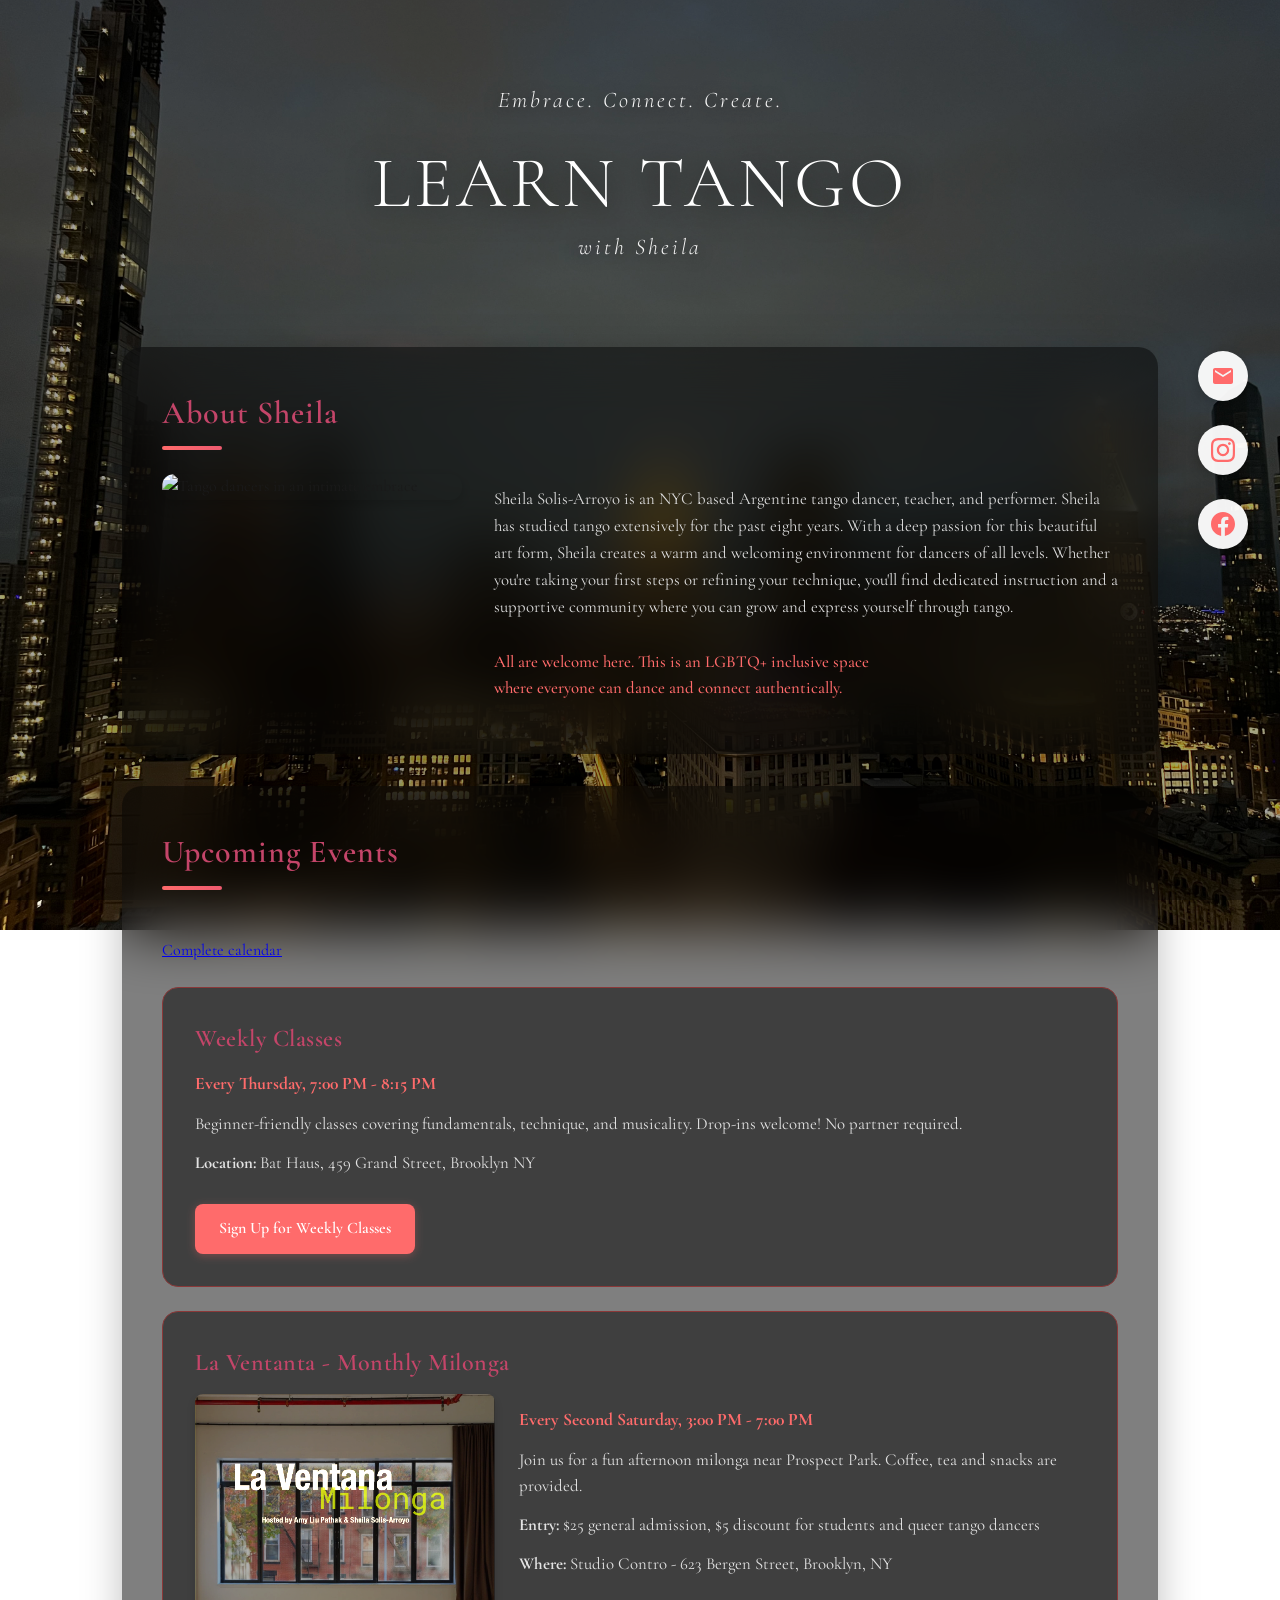
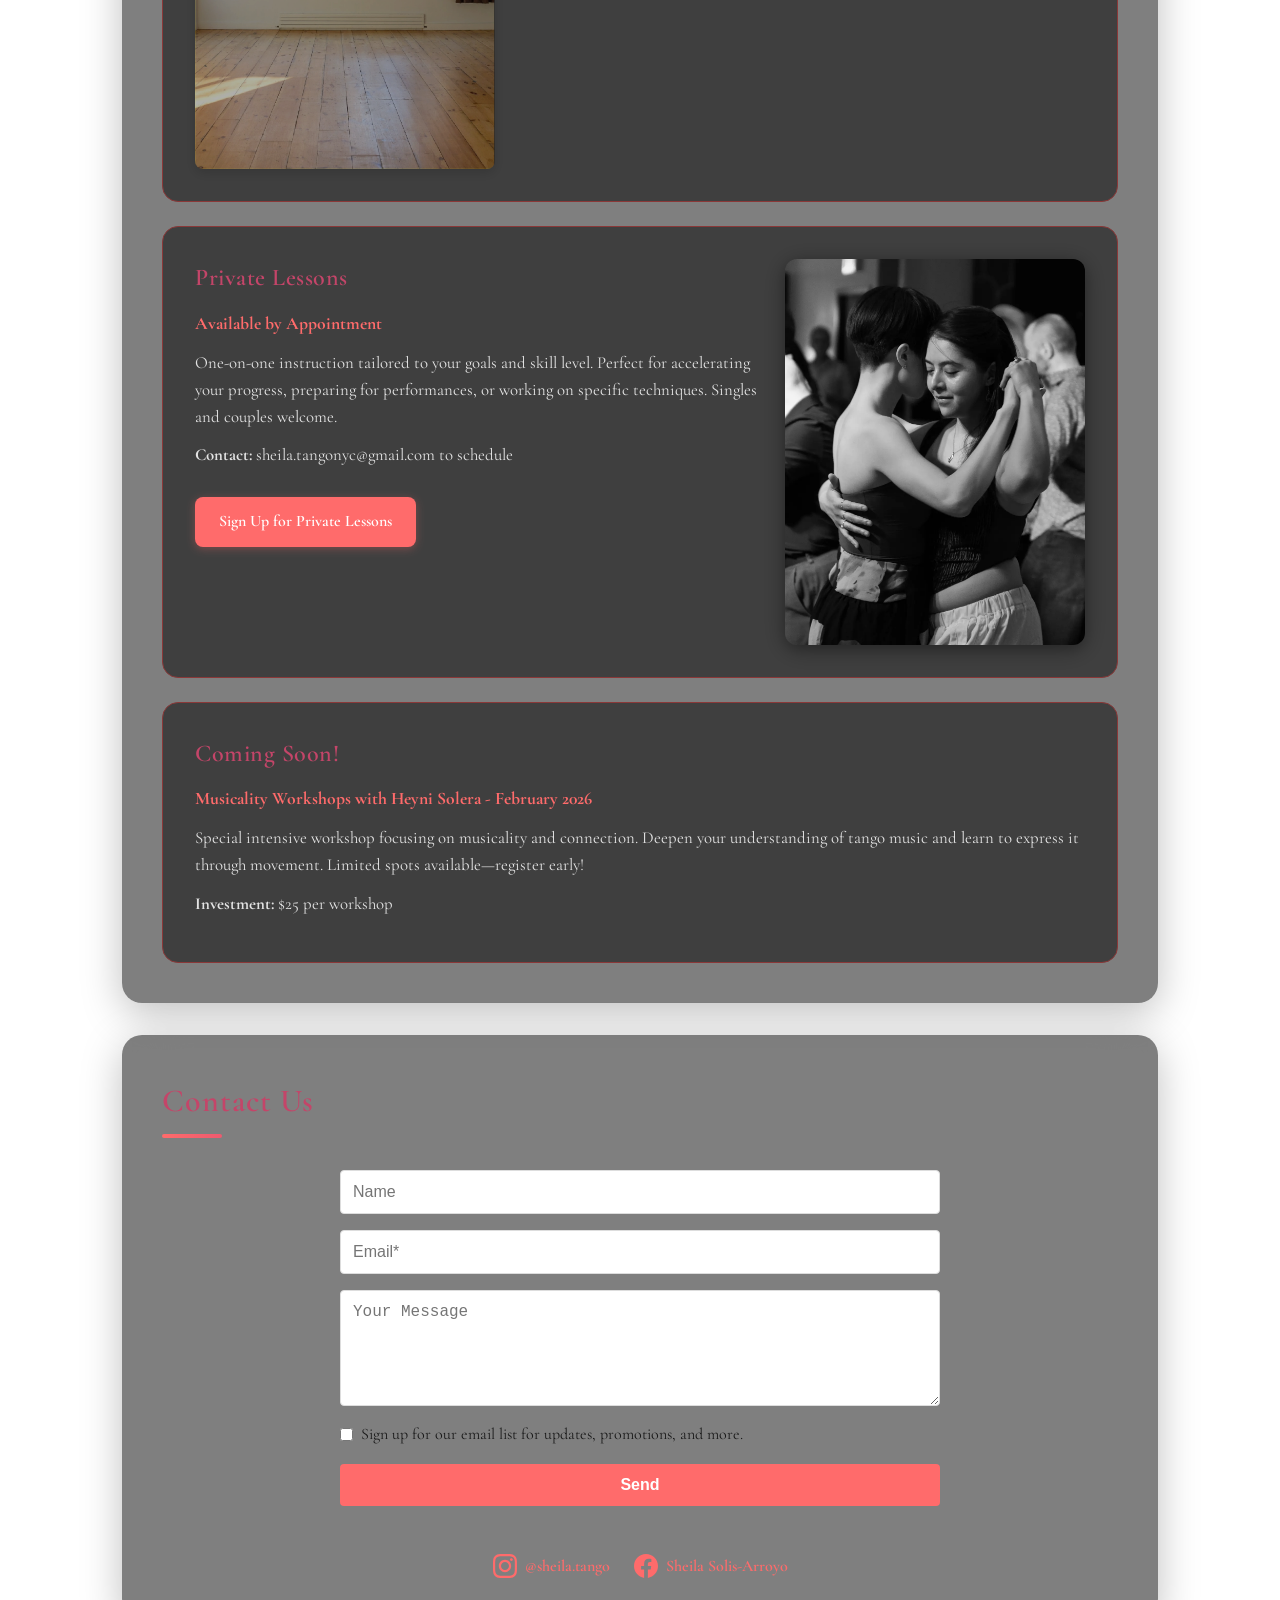
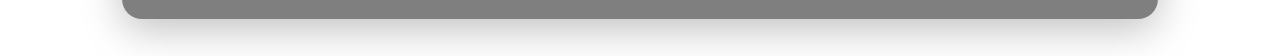
==== index.html @ ac820577 "Merge branch 'main' of github.com:sheilatangonyc-alt/nyctango" ====
<!DOCTYPE html>
<html lang="en">
<head>
    <meta charset="UTF-8">
    <meta name="viewport" content="width=device-width, initial-scale=1.0">
    <title>Learn Argentine Tango</title>
    <link rel="preconnect" href="https://fonts.googleapis.com">
    <link rel="preconnect" href="https://fonts.gstatic.com" crossorigin>
    <link href="https://fonts.googleapis.com/css2?family=Cormorant+Garamond:ital,wght@0,300;0,400;0,600;1,300;1,400&display=swap" rel="stylesheet">
    <style>
        img {
            border-radius: 12px;
            box-shadow: 0 4px 12px rgba(0,0,0,0.15);
            filter: drop-shadow(0 4px 12px rgba(0,0,0,0.35));
        }

        * {
            margin: 0;
            padding: 0;
            box-sizing: border-box;
        }
        
        body {
            font-family: 'Cormorant Garamond', Georgia, serif;
            line-height: 1.6;
            color: #1a1a1a;
            background-image: url('./city.jpg');
            background-size: cover;
            background-position: center;
            background-attachment: fixed;
            background-repeat: no-repeat;
            position: relative;
        }
        
        body::before {
            content: '';
            position: fixed;
            top: 0;
            left: 0;
            right: 0;
            bottom: 0;
            background: rgba(0, 0, 0, 0.35);
            z-index: 0;
            pointer-events: none;
        }
        
        /* Hero section with background image */
        .hero {
            position: relative;
            min-height: 35vh;
            display: flex;
            align-items: center;
            justify-content: center;
            text-align: center;
            padding: 2rem 2rem 0 2rem;
        }
        
        /* Dark overlay */
        .hero::before {
            content: '';
            position: absolute;
            top: 0;
            left: 0;
            right: 0;
            bottom: 0;
            background: transparent;
            z-index: 1;
        }
        
        .hero-content {
            position: relative;
            z-index: 2;
            max-width: 800px;
        }

        .hero-text-group {
            display: flex;
            flex-direction: column;
            gap: 0.5rem;
        }
        
        .hero h1 {
            font-size: 4.5rem;
            margin: 0;
            font-weight: 300;
            letter-spacing: 4px;
            color: #ffffff;
            text-shadow: 0 4px 30px rgba(0, 0, 0, 0.8);
            font-family: 'Cormorant Garamond', Georgia, serif;
            text-transform: uppercase;
        }

        .hero-subtitle {
            font-size: 1.8rem;
            font-weight: 300;
            color: #f5f5f5;
            text-shadow: 0 2px 15px rgba(0, 0, 0, 0.7);
            font-family: 'Cormorant Garamond', Georgia, serif;
            font-style: italic;
            margin: -1.3rem 0 0 0 !important;
        }
        
        .hero p {
            font-weight: 300;
            font-size: 1.4rem;
            color: #f5f5f5;
            text-shadow: 0 2px 15px rgba(0, 0, 0, 0.7);
            letter-spacing: 3px;
            font-family: 'Cormorant Garamond', Georgia, serif;
            font-style: italic;
            margin: 0;
        }

        .container {
            max-width: 1100px;
            margin: 0 auto;
            padding: 2rem;
            position: relative;
            z-index: 1;
            display: flex;
            flex-direction: column;
            gap: 2rem;
        }
        
        section {
            background: rgba(0, 0, 0, 0.5);
            padding: 2.5rem;
            border-radius: 20px;
            box-shadow: 0 10px 40px rgba(0,0,0,0.25);
            -webkit-backdrop-filter: blur(30px);
            backdrop-filter: blur(30px);
        }
        
        h2 {
            color: #c44569;
            margin-bottom: 1.5rem;
            font-size: 2rem;
            font-weight: 600;
            position: relative;
            padding-bottom: 0.75rem;
            letter-spacing: 1px;
        }

        h2::after {
            content: '';
            position: absolute;
            bottom: 0;
            left: 0;
            width: 60px;
            height: 4px;
            background: linear-gradient(90deg, #ff6b6b, #ee5a6f);
            border-radius: 2px;
        }
        
        .about-content {
            display: flex;
            gap: 2rem;
            align-items: flex-start;
        }
        
        .about-image {
            width: 300px;
            height: auto;
            flex-shrink: 0;
        }
        
        .about-text {
            flex: 1;
        }

        p {
            font-size: 1.05rem;
            color: #dcdcdc;
            font-weight: 400;
            margin: 0.75rem 0;
        }
        
        @media (max-width: 768px) {
            .container {
                padding: 1.5rem;
                gap: 1.5rem;
            }

            section {
                padding: 2rem;
            }

            .hero h1 {
                font-size: 2.5rem;
            }
            
            .hero p {
                font-size: 1.1rem;
            }

            .hero-subtitle {
                font-size: 1.3rem;
            }
            
            .about-content {
                flex-direction: column;
            }
            
            .about-image {
                width: 100%;
            }
        }
        
        #events {
            display: flex;
            flex-direction: column;
            gap: 1.5rem;
        }

        .event-card {
            /* background: linear-gradient(135deg, #fec0ff 0%, #ffffff 100%); */
            background: rgba(0, 0, 0, 0.5);

            border: 1px solid #8a3838;
            padding: 2rem;
            border-radius: 16px;
            /* border-left: 5px solid #ff6b6b; */
            /* box-shadow: 0 4px 12px rgba(255, 107, 107, 0.15); */
            transition: transform 0.2s, box-shadow 0.2s;
        }
        
        .event-card h3 {
            color: #c44569;
            margin-bottom: 0.75rem;
            font-size: 1.5rem;
            font-weight: 600;
            letter-spacing: 0.5px;
        }
        
        .event-card p {
            color: #e3e3e3;
        }
        
        .event-card .time {
            font-weight: 700;
            color: #ff6b6b;
            font-size: 1.1rem;
        }


        #contact strong {
            color: #ff6b6b;
        }
        
        /* Fixed social media icons */
        .social-fixed {
            position: fixed;
            right: 2rem;
            top: 50%;
            transform: translateY(-50%);
            display: flex;
            flex-direction: column;
            gap: 1.5rem;
            z-index: 1000;
        }
        
        .social-fixed a {
            display: flex;
            align-items: center;
            justify-content: center;
            width: 50px;
            height: 50px;
            background: rgba(255, 255, 255, 0.95);
            border-radius: 50%;
            color: #ff6b6b;
            text-decoration: none;
            transition: all 0.3s ease;
            box-shadow: 0 4px 12px rgba(0, 0, 0, 0.2);
        }
        
        .social-fixed a:hover {
            transform: scale(1.1);
            background: #ff6b6b;
            color: white;
            box-shadow: 0 6px 20px rgba(255, 107, 107, 0.4);
        }
        
        .social-fixed a svg {
            width: 24px;
            height: 24px;
        }
        
        @media (max-width: 768px) {
            .social-fixed {
                right: 1rem;
                gap: 1rem;
            }
            
            .social-fixed a {
                width: 45px;
                height: 45px;
            }
            
            .social-fixed a svg {
                width: 22px;
                height: 22px;
            }
        }
        
        footer {
            background: rgba(0, 0, 0, 0.85);
            backdrop-filter: blur(10px);
            color: #fff;
            text-align: center;
            padding: 2.5rem;
            margin-top: 2rem;
            border-top: 3px solid #603a6f;
        }

        footer p {
            color: #e0e0e0;
        }
    </style>
</head>
<body>
    <!-- Fixed social media icons -->
    <div class="social-fixed">
        <a href="mailto:sheila.tangonyc@gmail.com" aria-label="Email">
            <svg width="24" height="24" viewBox="0 0 24 24" fill="currentColor">
                <path d="M20 4H4c-1.1 0-1.99.9-1.99 2L2 18c0 1.1.9 2 2 2h16c1.1 0 2-.9 2-2V6c0-1.1-.9-2-2-2zm0 4l-8 5-8-5V6l8 5 8-5v2z"/>
            </svg>
        </a>
        <a href="https://instagram.com/sheila.tango" target="_blank" aria-label="Instagram">
            <svg width="24" height="24" viewBox="0 0 24 24" fill="currentColor">
                <path d="M12 2.163c3.204 0 3.584.012 4.85.07 3.252.148 4.771 1.691 4.919 4.919.058 1.265.069 1.645.069 4.849 0 3.205-.012 3.584-.069 4.849-.149 3.225-1.664 4.771-4.919 4.919-1.266.058-1.644.07-4.85.07-3.204 0-3.584-.012-4.849-.07-3.26-.149-4.771-1.699-4.919-4.92-.058-1.265-.07-1.644-.07-4.849 0-3.204.013-3.583.07-4.849.149-3.227 1.664-4.771 4.919-4.919 1.266-.057 1.645-.069 4.849-.069zm0-2.163c-3.259 0-3.667.014-4.947.072-4.358.2-6.78 2.618-6.98 6.98-.059 1.281-.073 1.689-.073 4.948 0 3.259.014 3.668.072 4.948.2 4.358 2.618 6.78 6.98 6.98 1.281.058 1.689.072 4.948.072 3.259 0 3.668-.014 4.948-.072 4.354-.2 6.782-2.618 6.979-6.98.059-1.28.073-1.689.073-4.948 0-3.259-.014-3.667-.072-4.947-.196-4.354-2.617-6.78-6.979-6.98-1.281-.059-1.69-.073-4.949-.073zm0 5.838c-3.403 0-6.162 2.759-6.162 6.162s2.759 6.163 6.162 6.163 6.162-2.759 6.162-6.163c0-3.403-2.759-6.162-6.162-6.162zm0 10.162c-2.209 0-4-1.79-4-4 0-2.209 1.791-4 4-4s4 1.791 4 4c0 2.21-1.791 4-4 4zm6.406-11.845c-.796 0-1.441.645-1.441 1.44s.645 1.44 1.441 1.44c.795 0 1.439-.645 1.439-1.44s-.644-1.44-1.439-1.44z"/>
            </svg>
        </a>
        <a href="https://facebook.com/profile.php" target="_blank" aria-label="Facebook">
            <svg width="24" height="24" viewBox="0 0 24 24" fill="currentColor">
                <path d="M24 12.073c0-6.627-5.373-12-12-12s-12 5.373-12 12c0 5.99 4.388 10.954 10.125 11.854v-8.385H7.078v-3.47h3.047V9.43c0-3.007 1.792-4.669 4.533-4.669 1.312 0 2.686.235 2.686.235v2.953H15.83c-1.491 0-1.956.925-1.956 1.874v2.25h3.328l-.532 3.47h-2.796v8.385C19.612 23.027 24 18.062 24 12.073z"/>
            </svg>
        </a>
    </div>
    
    <div class="hero">
        <div class="hero-content">
            <div class="hero-text-group">
                <p>Embrace. Connect. Create.</p>
                <h1>Learn Tango</h1>
                <p class="hero-subtitle">with Sheila</p>
            </div>
        </div>
    </div>
    
    <div class="container">
        <section id="about">
            <h2>About Sheila</h2>
            <div class="about-content">
                <img src="./sheilachair.jpg" alt="Tango dancers in an intimate embrace" class="about-image">
                <div class="about-text">
                    <p>Sheila Solis-Arroyo is an NYC based Argentine tango dancer, teacher, and performer. Sheila has studied tango extensively for the past eight years. With a deep passion for this beautiful art form, Sheila creates a warm and welcoming environment for dancers of all levels. Whether you're taking your first steps or refining your technique, you'll find dedicated instruction and a supportive community where you can grow and express yourself through tango.</p>
                    <div style="display: flex; align-items: center; gap: 0.5rem;">
                        <p style="margin-top: 1rem; font-weight: 500; color: #ff6b6b;max-width:375px">All are welcome here. This is an LGBTQ+ inclusive space where everyone can dance and connect authentically.</p>
                        <!-- <img src="./icons8-lgbt-48.png"/> -->
                    </div>
                </div>
            </div>
        </section>
        
        <!-- <section id="what-is-tango">
            <h2>What is Tango?</h2>
            <div style="display: flex; gap: 2rem; align-items: flex-start; flex-wrap: wrap;">
            <img src="./amy.JPG" alt="Tango dancers" style="width: min(300px, 100%); height: auto;">
                <div style="flex: 1; min-width: 300px;">
                    <p>Tango is a passionate partner dance that originated in the late 19th century along the border between Argentina and Uruguay. It's characterized by close embrace, improvisation, and the profound connection between partners. A milonga is a social tango dance event where dancers gather to share the floor, typically featuring tandas (sets of songs) separated by cortinas (short musical breaks). It's more than just dancing—it's a conversation without words, an embrace that tells a story.</p>
                </div>
            </div>
        </section> -->
        
        <section id="events">
            <h2>Upcoming Events</h2> <a href="google/calendar">Complete calendar</a>
            
            <div class="event-card">
                <h3>Weekly Classes</h3>
                <p class="time">Every Thursday, 7:00 PM - 8:15 PM</p>
                <p>Beginner-friendly classes covering fundamentals, technique, and musicality. Drop-ins welcome! No partner required.</p>
                <p><strong>Location:</strong> Bat Haus, 459 Grand Street, Brooklyn NY</p>
                <a href="https://forms.google.com/your-form-link" target="_blank" style="display: inline-block; margin-top: 1rem; padding: 0.75rem 1.5rem; background: #ff6b6b; color: white; text-decoration: none; border-radius: 8px; font-weight: 600; transition: all 0.3s ease; box-shadow: 0 2px 8px rgba(255, 107, 107, 0.3);">Sign Up for Weekly Classes</a>
            </div>
            
            <div class="event-card">
                <h3>La Ventanta - Monthly Milonga</h3>
                <div style="display: flex; gap: 1.5rem; align-items: flex-start; flex-wrap: wrap;">
                    <img src="./laventana.png" alt="La Ventana Milonga" style="width: min(300px, 100%); height: auto; border-radius: 8px; object-fit: cover; filter: brightness(1.3);">
                    <div style="flex: 1; min-width: 250px;">
                        <p class="time"> Every Second Saturday, 3:00 PM - 7:00 PM</p>
                        <p>Join us for a fun afternoon milonga near Prospect Park. Coffee, tea and snacks are provided.</p>
                        <p><strong>Entry:</strong> $25 general admission, $5 discount for students and queer tango dancers</p>
                        <p><strong>Where:</strong> Studio Contro - 623 Bergen Street, Brooklyn, NY</p>
                    </div>
                </div>
            </div>

            <div class="event-card">
                <div style="display: flex; gap: 1.5rem; align-items: flex-start;">
                <div>
                    <h3>Private Lessons</h3>
                    <p class="time">Available by Appointment</p>
                    <p>One-on-one instruction tailored to your goals and skill level. Perfect for accelerating your progress, preparing for performances, or working on specific techniques. Singles and couples welcome.</p>
                    <p><strong>Contact:</strong> sheila.tangonyc@gmail.com to schedule</p>
                    <a href="mailto:sheila.tangonyc@gmail.com?subject=Private Lesson Inquiry" style="display: inline-block; margin-top: 1rem; padding: 0.75rem 1.5rem; background: #ff6b6b; color: white; text-decoration: none; border-radius: 8px; font-weight: 600; transition: all 0.3s ease; box-shadow: 0 2px 8px rgba(255, 107, 107, 0.3);">Sign Up for Private Lessons</a>
                </div>
                <img src="./amy.JPG" alt="Tango dancers" style="width: min(300px, 100%); height: auto;">
                </div>
            </div>
            
            <div class="event-card">
                <h3>Coming Soon!</h3>
                <p class="time">Musicality Workshops with Heyni Solera - February 2026</p>
                <p>Special intensive workshop focusing on musicality and connection. Deepen your understanding of tango music and learn to express it through movement. Limited spots available—register early!</p>
                <p><strong>Investment:</strong> $25 per workshop</p>
            </div>
        </section>
        
<section id="contact">
    <h2>Contact Us</h2>
    
    <form id="contactForm" style="max-width: 600px; margin: 2rem auto;">
        <div style="display: flex; flex-direction: column; gap: 1rem;">
            <input 
                type="text" 
                name="name" 
                placeholder="Name" 
                required
                style="padding: 12px; border: 1px solid #ddd; border-radius: 4px; font-size: 16px;"
            >
            
            <input 
                type="email" 
                name="email" 
                placeholder="Email*" 
                required
                style="padding: 12px; border: 1px solid #ddd; border-radius: 4px; font-size: 16px;"
            >
            
            <textarea 
                name="message" 
                placeholder="Your Message" 
                rows="5"
                required
                style="padding: 12px; border: 1px solid #ddd; border-radius: 4px; font-size: 16px; resize: vertical;"
            ></textarea>
            
            <label style="display: flex; align-items: center; gap: 0.5rem; text-align: left;">
                <input type="checkbox" name="subscribe">
                <span>Sign up for our email list for updates, promotions, and more.</span>
            </label>
            
            <button 
                type="submit"
                style="padding: 12px 30px; background-color: #ff6b6b; color: white; border: none; border-radius: 4px; cursor: pointer; font-size: 16px; font-weight: 600; transition: background-color 0.3s;"
                onmouseover="this.style.backgroundColor='#ff5252'"
                onmouseout="this.style.backgroundColor='#ff6b6b'"
            >
                Send
            </button>
        </div>
    </form>
    
    <div style="margin-top: 3rem;">
        <div style="display: flex; gap: 1.5rem; align-items: center; margin-top: 1.5rem; flex-wrap: wrap; justify-content: center;">
            <a href="https://instagram.com/sheila.tango" target="_blank" style="display: flex; align-items: center; gap: 0.5rem; text-decoration: none; color: #ff6b6b; font-weight: 600; transition: transform 0.2s;">
                <svg width="24" height="24" viewBox="0 0 24 24" fill="currentColor">
                    <path d="M12 2.163c3.204 0 3.584.012 4.85.07 3.252.148 4.771 1.691 4.919 4.919.058 1.265.069 1.645.069 4.849 0 3.205-.012 3.584-.069 4.849-.149 3.225-1.664 4.771-4.919 4.919-1.266.058-1.644.07-4.85.07-3.204 0-3.584-.012-4.849-.07-3.26-.149-4.771-1.699-4.919-4.92-.058-1.265-.07-1.644-.07-4.849 0-3.204.013-3.583.07-4.849.149-3.227 1.664-4.771 4.919-4.919 1.266-.057 1.645-.069 4.849-.069zm0-2.163c-3.259 0-3.667.014-4.947.072-4.358.2-6.78 2.618-6.98 6.98-.059 1.281-.073 1.689-.073 4.948 0 3.259.014 3.668.072 4.948.2 4.358 2.618 6.78 6.98 6.98 1.281.058 1.689.072 4.948.072 3.259 0 3.668-.014 4.948-.072 4.354-.2 6.782-2.618 6.979-6.98.059-1.28.073-1.689.073-4.948 0-3.259-.014-3.667-.072-4.947-.196-4.354-2.617-6.78-6.979-6.98-1.281-.059-1.69-.073-4.949-.073zm0 5.838c-3.403 0-6.162 2.759-6.162 6.162s2.759 6.163 6.162 6.163 6.162-2.759 6.162-6.163c0-3.403-2.759-6.162-6.162-6.162zm0 10.162c-2.209 0-4-1.79-4-4 0-2.209 1.791-4 4-4s4 1.791 4 4c0 2.21-1.791 4-4 4zm6.406-11.845c-.796 0-1.441.645-1.441 1.44s.645 1.44 1.441 1.44c.795 0 1.439-.645 1.439-1.44s-.644-1.44-1.439-1.44z"/>
                </svg>
                @sheila.tango
            </a>
            <a href="https://facebook.com/profile.php" target="_blank" style="display: flex; align-items: center; gap: 0.5rem; text-decoration: none; color: #ff6b6b; font-weight: 600; transition: transform 0.2s;">
                <svg width="24" height="24" viewBox="0 0 24 24" fill="currentColor">
                    <path d="M24 12.073c0-6.627-5.373-12-12-12s-12 5.373-12 12c0 5.99 4.388 10.954 10.125 11.854v-8.385H7.078v-3.47h3.047V9.43c0-3.007 1.792-4.669 4.533-4.669 1.312 0 2.686.235 2.686.235v2.953H15.83c-1.491 0-1.956.925-1.956 1.874v2.25h3.328l-.532 3.47h-2.796v8.385C19.612 23.027 24 18.062 24 12.073z"/>
                </svg>
                Sheila Solis-Arroyo
            </a>
        </div>
    </div>
</section>
    </div>
    
    <!-- <footer>
        <p>&copy; 2025 Learn Argentine Tango. All rights reserved.</p>
        <p>Follow us on social media for updates and videos!</p>
    </footer> -->
</body>
</html>
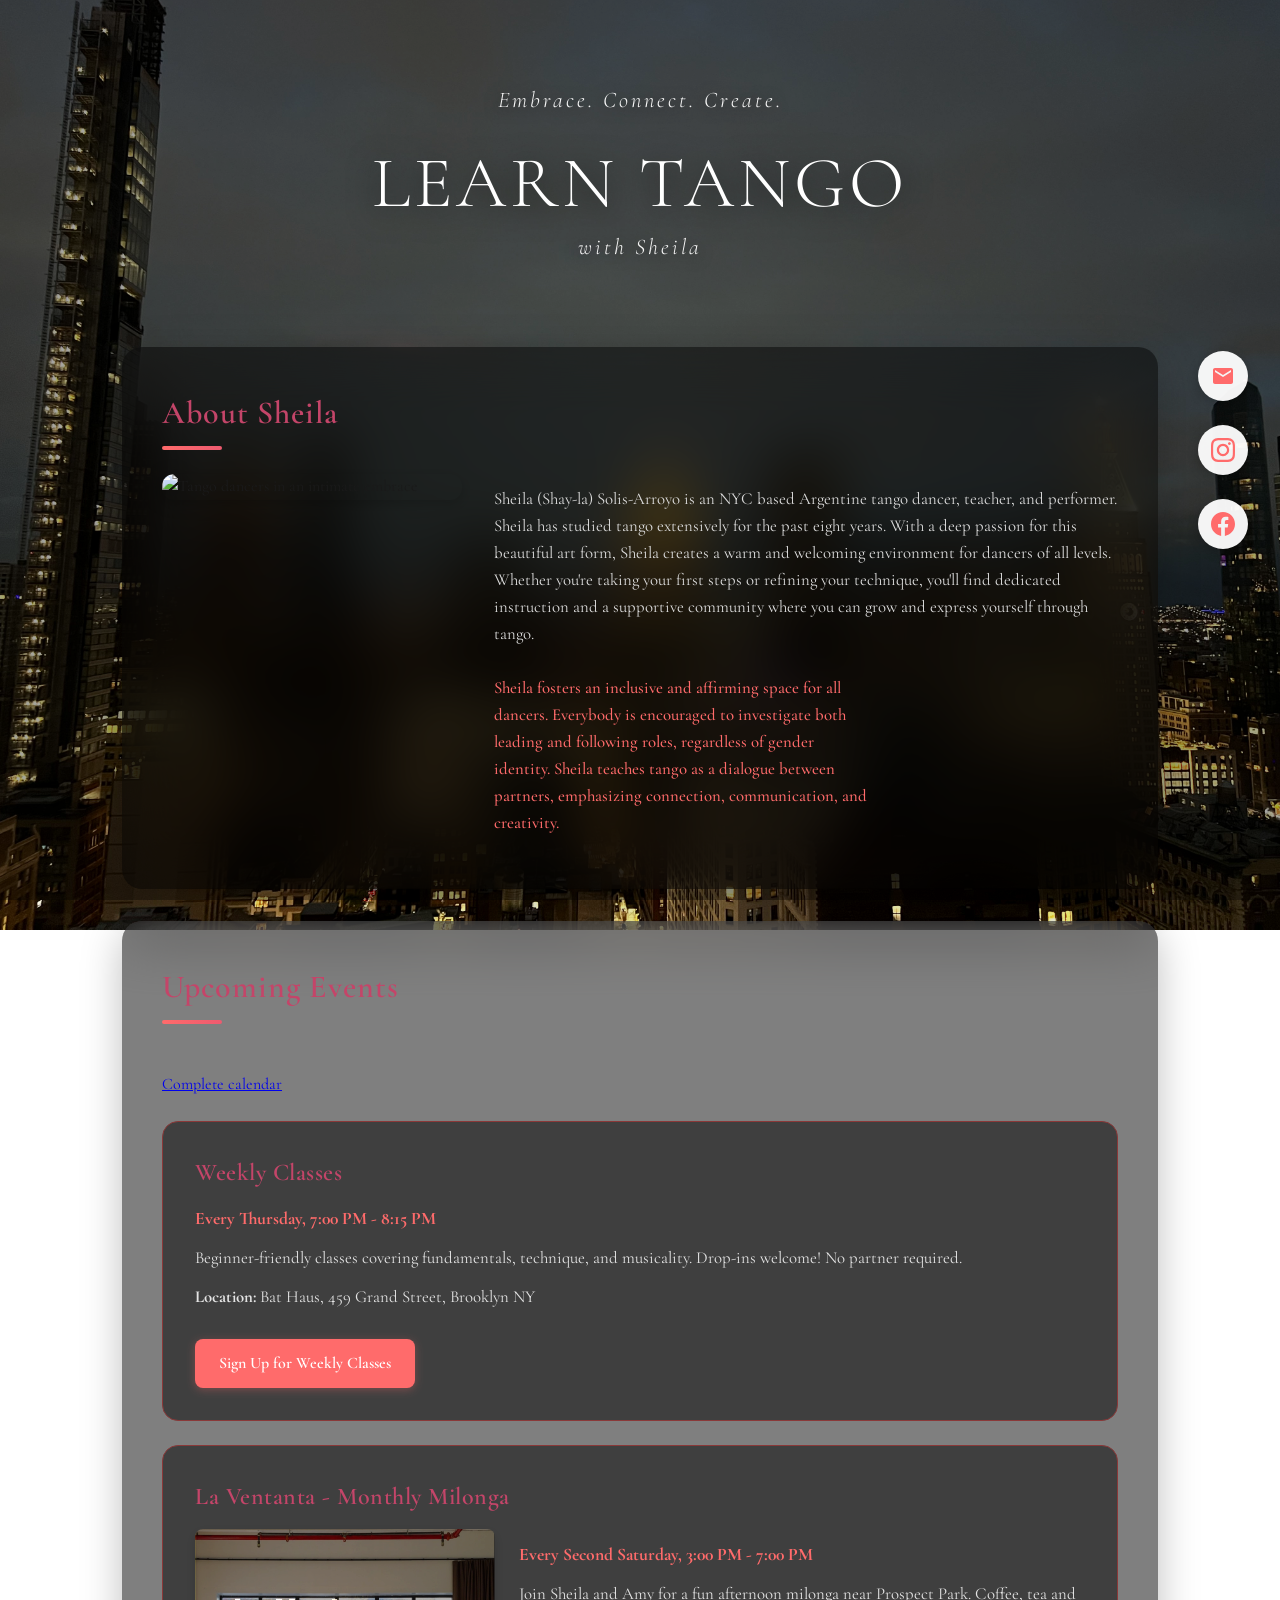
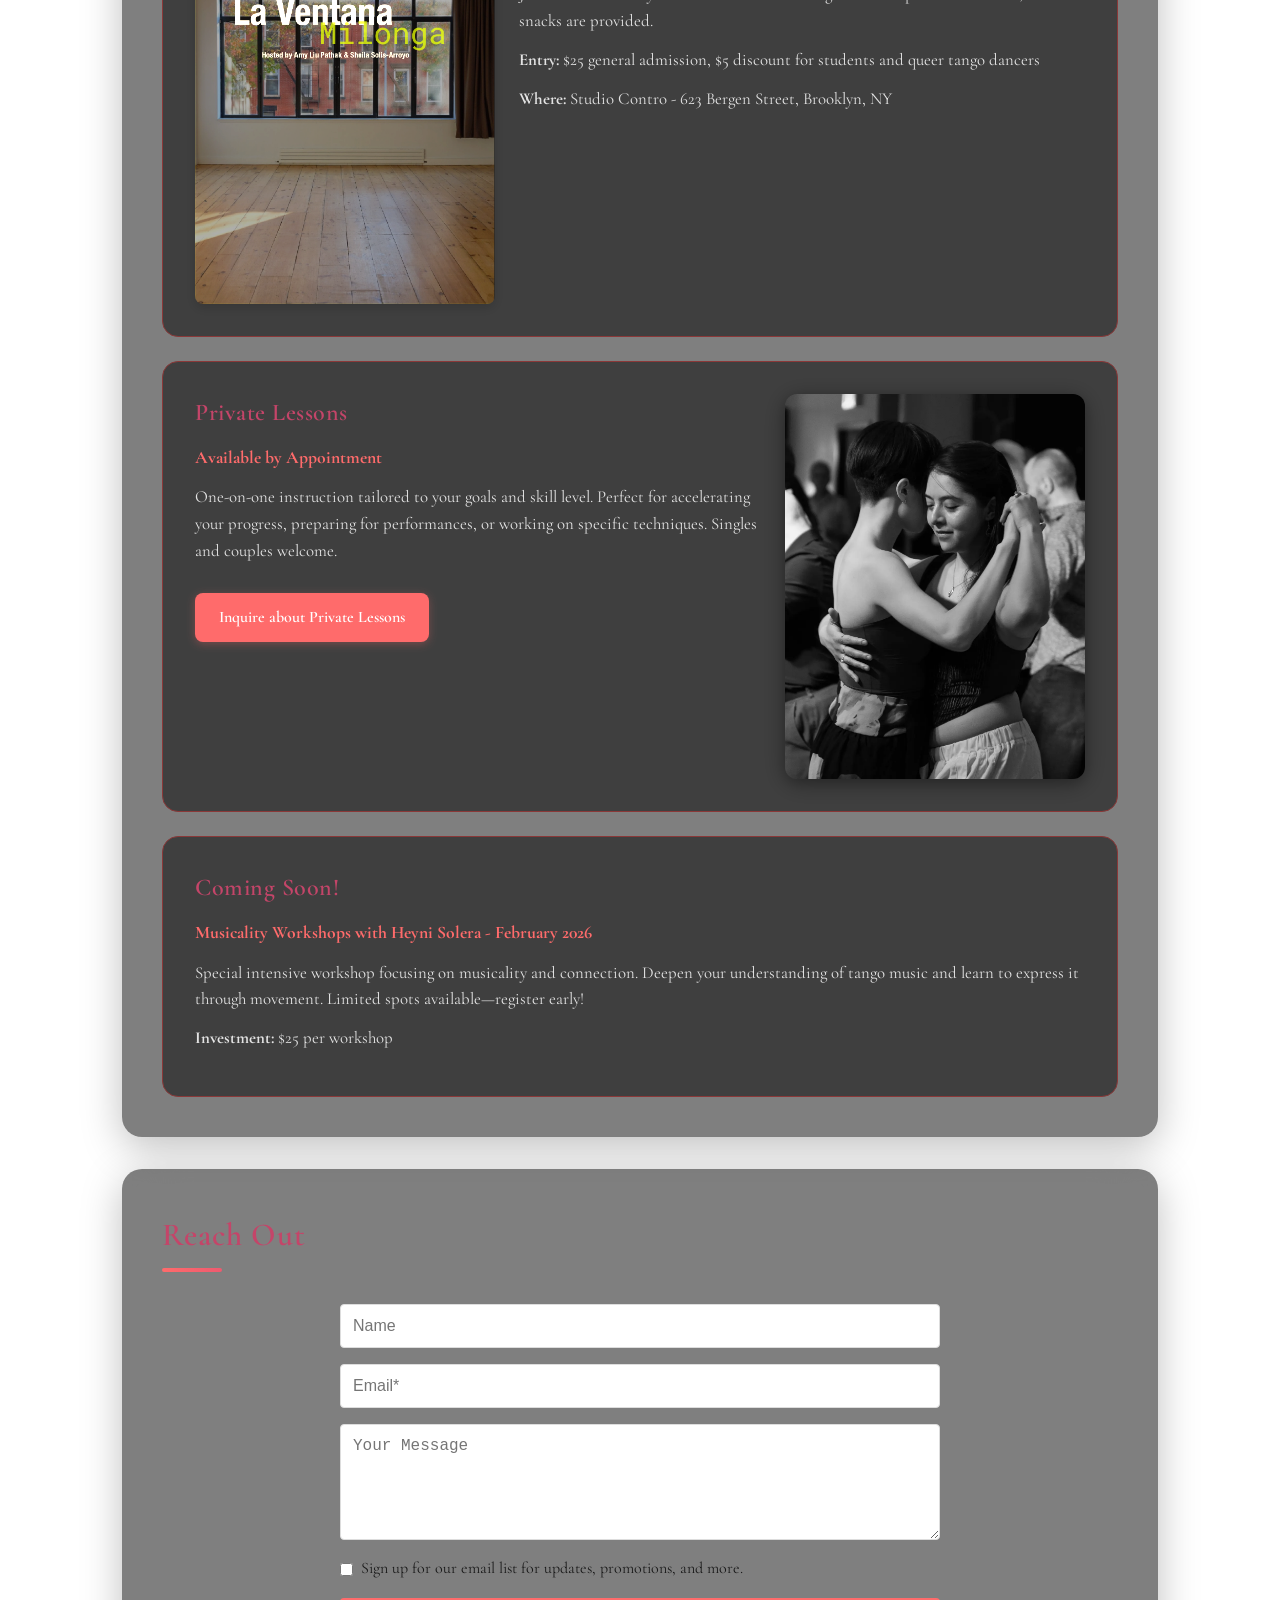
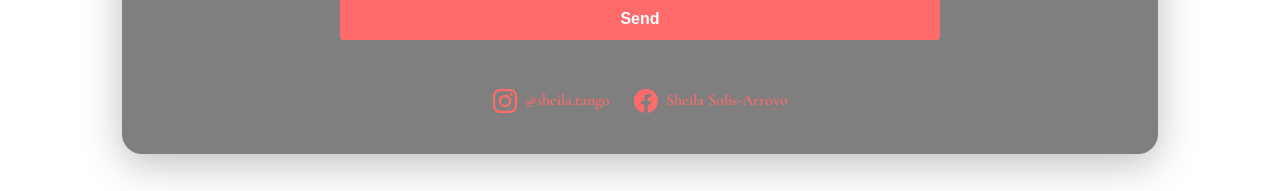
==== commit 3880faf6: "minor copy changes and links" ====
--- a/index.html
+++ b/index.html
@@ -353,9 +353,9 @@
             <div class="about-content">
                 <img src="./sheilachair.jpg" alt="Tango dancers in an intimate embrace" class="about-image">
                 <div class="about-text">
-                    <p>Sheila Solis-Arroyo is an NYC based Argentine tango dancer, teacher, and performer. Sheila has studied tango extensively for the past eight years. With a deep passion for this beautiful art form, Sheila creates a warm and welcoming environment for dancers of all levels. Whether you're taking your first steps or refining your technique, you'll find dedicated instruction and a supportive community where you can grow and express yourself through tango.</p>
+                    <p>Sheila (Shay-la) Solis-Arroyo is an NYC based Argentine tango dancer, teacher, and performer. Sheila has studied tango extensively for the past eight years. With a deep passion for this beautiful art form, Sheila creates a warm and welcoming environment for dancers of all levels. Whether you're taking your first steps or refining your technique, you'll find dedicated instruction and a supportive community where you can grow and express yourself through tango.</p>
                     <div style="display: flex; align-items: center; gap: 0.5rem;">
-                        <p style="margin-top: 1rem; font-weight: 500; color: #ff6b6b;max-width:375px">All are welcome here. This is an LGBTQ+ inclusive space where everyone can dance and connect authentically.</p>
+                        <p style="margin-top: 1rem; font-weight: 500; color: #ff6b6b;max-width:375px">Sheila fosters an inclusive and affirming space for all dancers. Everybody is encouraged to investigate both leading and following roles, regardless of gender identity. Sheila teaches tango as a dialogue between partners, emphasizing connection, communication, and creativity.</p>
                         <!-- <img src="./icons8-lgbt-48.png"/> -->
                     </div>
                 </div>
@@ -373,14 +373,14 @@
         </section> -->
         
         <section id="events">
-            <h2>Upcoming Events</h2> <a href="google/calendar">Complete calendar</a>
+            <h2>Upcoming Events</h2> <a href="https://calendar.google.com/calendar/u/1?cid=NTFmMjkyODNkYzkzYTliZGVlMTRlZmU4NDZiZDI5NTEzZmJlMjU0NmI1M2Q4MWY1YTc5OTUzYTcxNTJkMjQxZkBncm91cC5jYWxlbmRhci5nb29nbGUuY29t">Complete calendar</a>
             
             <div class="event-card">
                 <h3>Weekly Classes</h3>
                 <p class="time">Every Thursday, 7:00 PM - 8:15 PM</p>
                 <p>Beginner-friendly classes covering fundamentals, technique, and musicality. Drop-ins welcome! No partner required.</p>
                 <p><strong>Location:</strong> Bat Haus, 459 Grand Street, Brooklyn NY</p>
-                <a href="https://forms.google.com/your-form-link" target="_blank" style="display: inline-block; margin-top: 1rem; padding: 0.75rem 1.5rem; background: #ff6b6b; color: white; text-decoration: none; border-radius: 8px; font-weight: 600; transition: all 0.3s ease; box-shadow: 0 2px 8px rgba(255, 107, 107, 0.3);">Sign Up for Weekly Classes</a>
+                <a href="https://forms.gle/4dm8vUpt6jNHmqJi6" target="_blank" style="display: inline-block; margin-top: 1rem; padding: 0.75rem 1.5rem; background: #ff6b6b; color: white; text-decoration: none; border-radius: 8px; font-weight: 600; transition: all 0.3s ease; box-shadow: 0 2px 8px rgba(255, 107, 107, 0.3);">Sign Up for Weekly Classes</a>
             </div>
             
             <div class="event-card">
@@ -389,7 +389,7 @@
                     <img src="./laventana.png" alt="La Ventana Milonga" style="width: min(300px, 100%); height: auto; border-radius: 8px; object-fit: cover; filter: brightness(1.3);">
                     <div style="flex: 1; min-width: 250px;">
                         <p class="time"> Every Second Saturday, 3:00 PM - 7:00 PM</p>
-                        <p>Join us for a fun afternoon milonga near Prospect Park. Coffee, tea and snacks are provided.</p>
+                        <p>Join Sheila and Amy for a fun afternoon milonga near Prospect Park. Coffee, tea and snacks are provided.</p>
                         <p><strong>Entry:</strong> $25 general admission, $5 discount for students and queer tango dancers</p>
                         <p><strong>Where:</strong> Studio Contro - 623 Bergen Street, Brooklyn, NY</p>
                     </div>
@@ -402,8 +402,7 @@
                     <h3>Private Lessons</h3>
                     <p class="time">Available by Appointment</p>
                     <p>One-on-one instruction tailored to your goals and skill level. Perfect for accelerating your progress, preparing for performances, or working on specific techniques. Singles and couples welcome.</p>
-                    <p><strong>Contact:</strong> sheila.tangonyc@gmail.com to schedule</p>
-                    <a href="mailto:sheila.tangonyc@gmail.com?subject=Private Lesson Inquiry" style="display: inline-block; margin-top: 1rem; padding: 0.75rem 1.5rem; background: #ff6b6b; color: white; text-decoration: none; border-radius: 8px; font-weight: 600; transition: all 0.3s ease; box-shadow: 0 2px 8px rgba(255, 107, 107, 0.3);">Sign Up for Private Lessons</a>
+                    <a href="https://forms.gle/1RU5EfwveS5rUGadA" target="_blank" style="display: inline-block; margin-top: 1rem; padding: 0.75rem 1.5rem; background: #ff6b6b; color: white; text-decoration: none; border-radius: 8px; font-weight: 600; transition: all 0.3s ease; box-shadow: 0 2px 8px rgba(255, 107, 107, 0.3);">Inquire about Private Lessons</a>
                 </div>
                 <img src="./amy.JPG" alt="Tango dancers" style="width: min(300px, 100%); height: auto;">
                 </div>
@@ -418,7 +417,7 @@
         </section>
         
 <section id="contact">
-    <h2>Contact Us</h2>
+    <h2>Reach Out</h2>
     
     <form id="contactForm" style="max-width: 600px; margin: 2rem auto;">
         <div style="display: flex; flex-direction: column; gap: 1rem;">
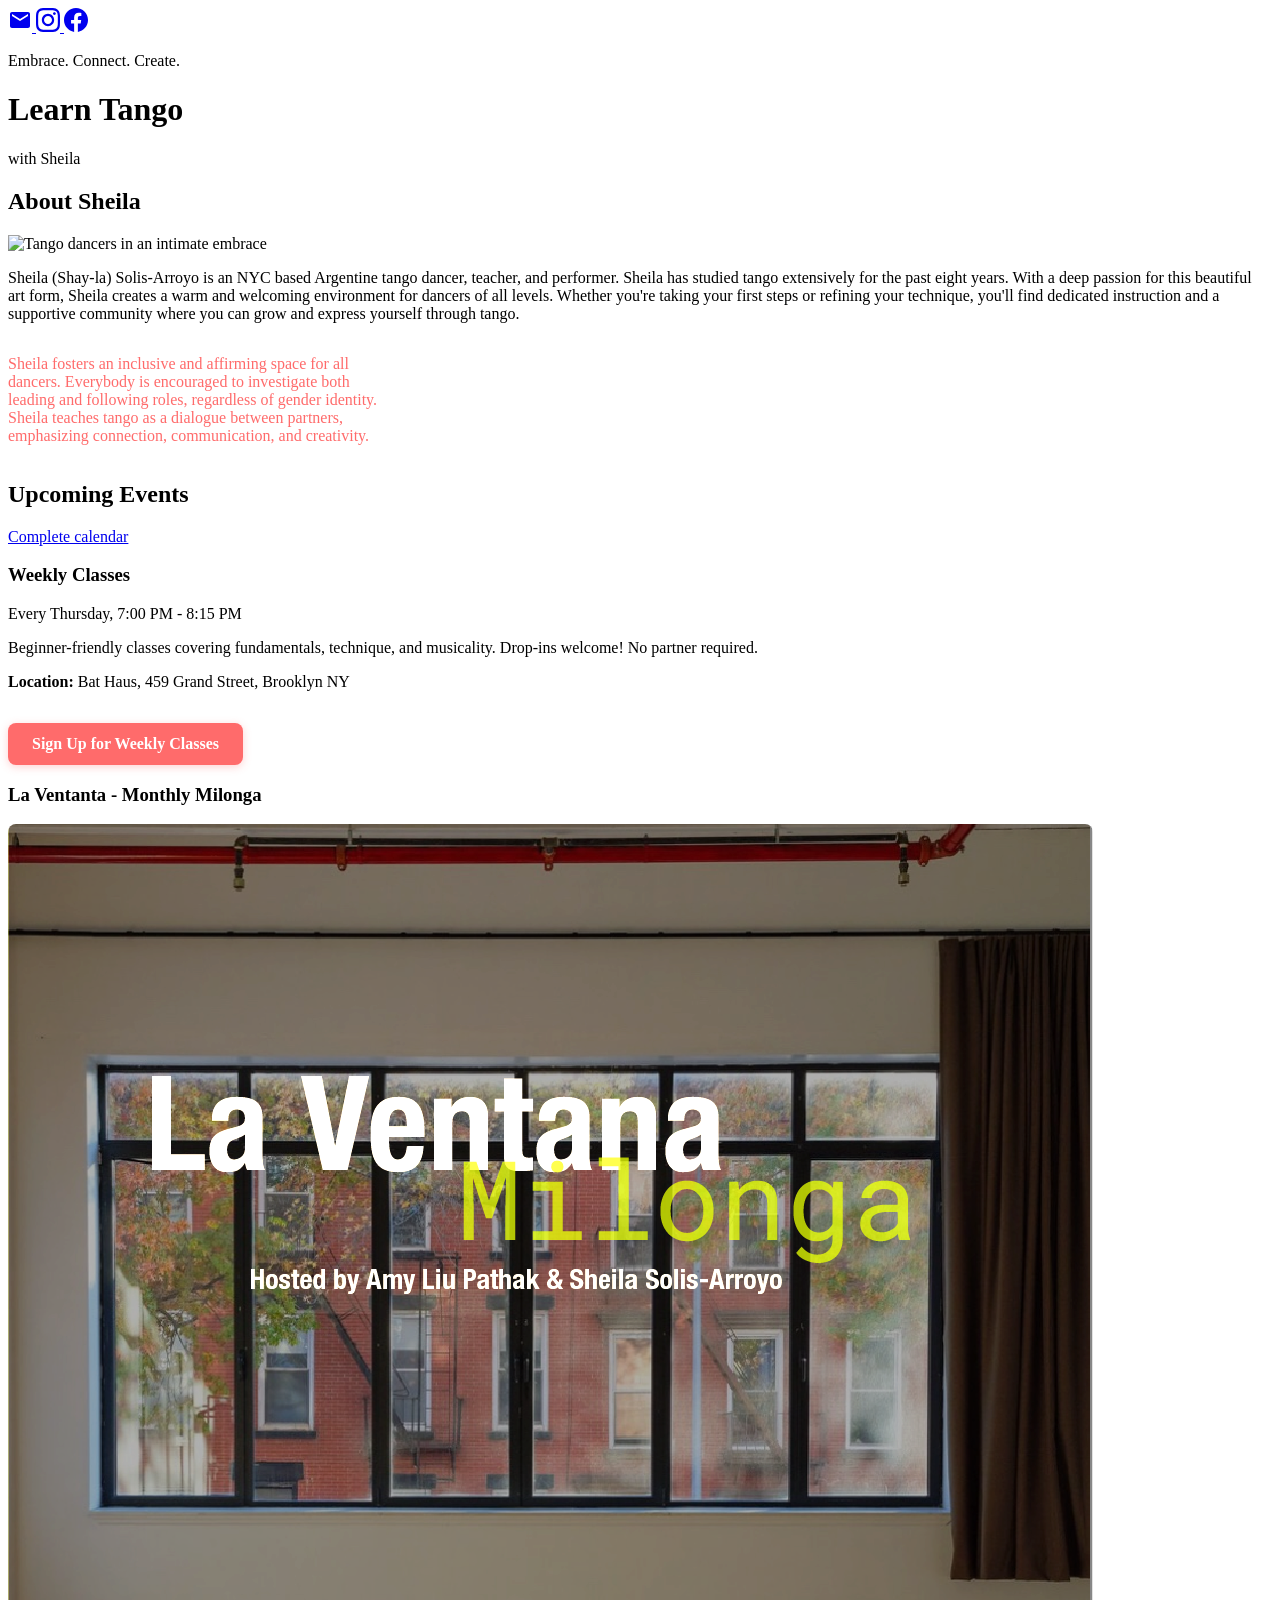
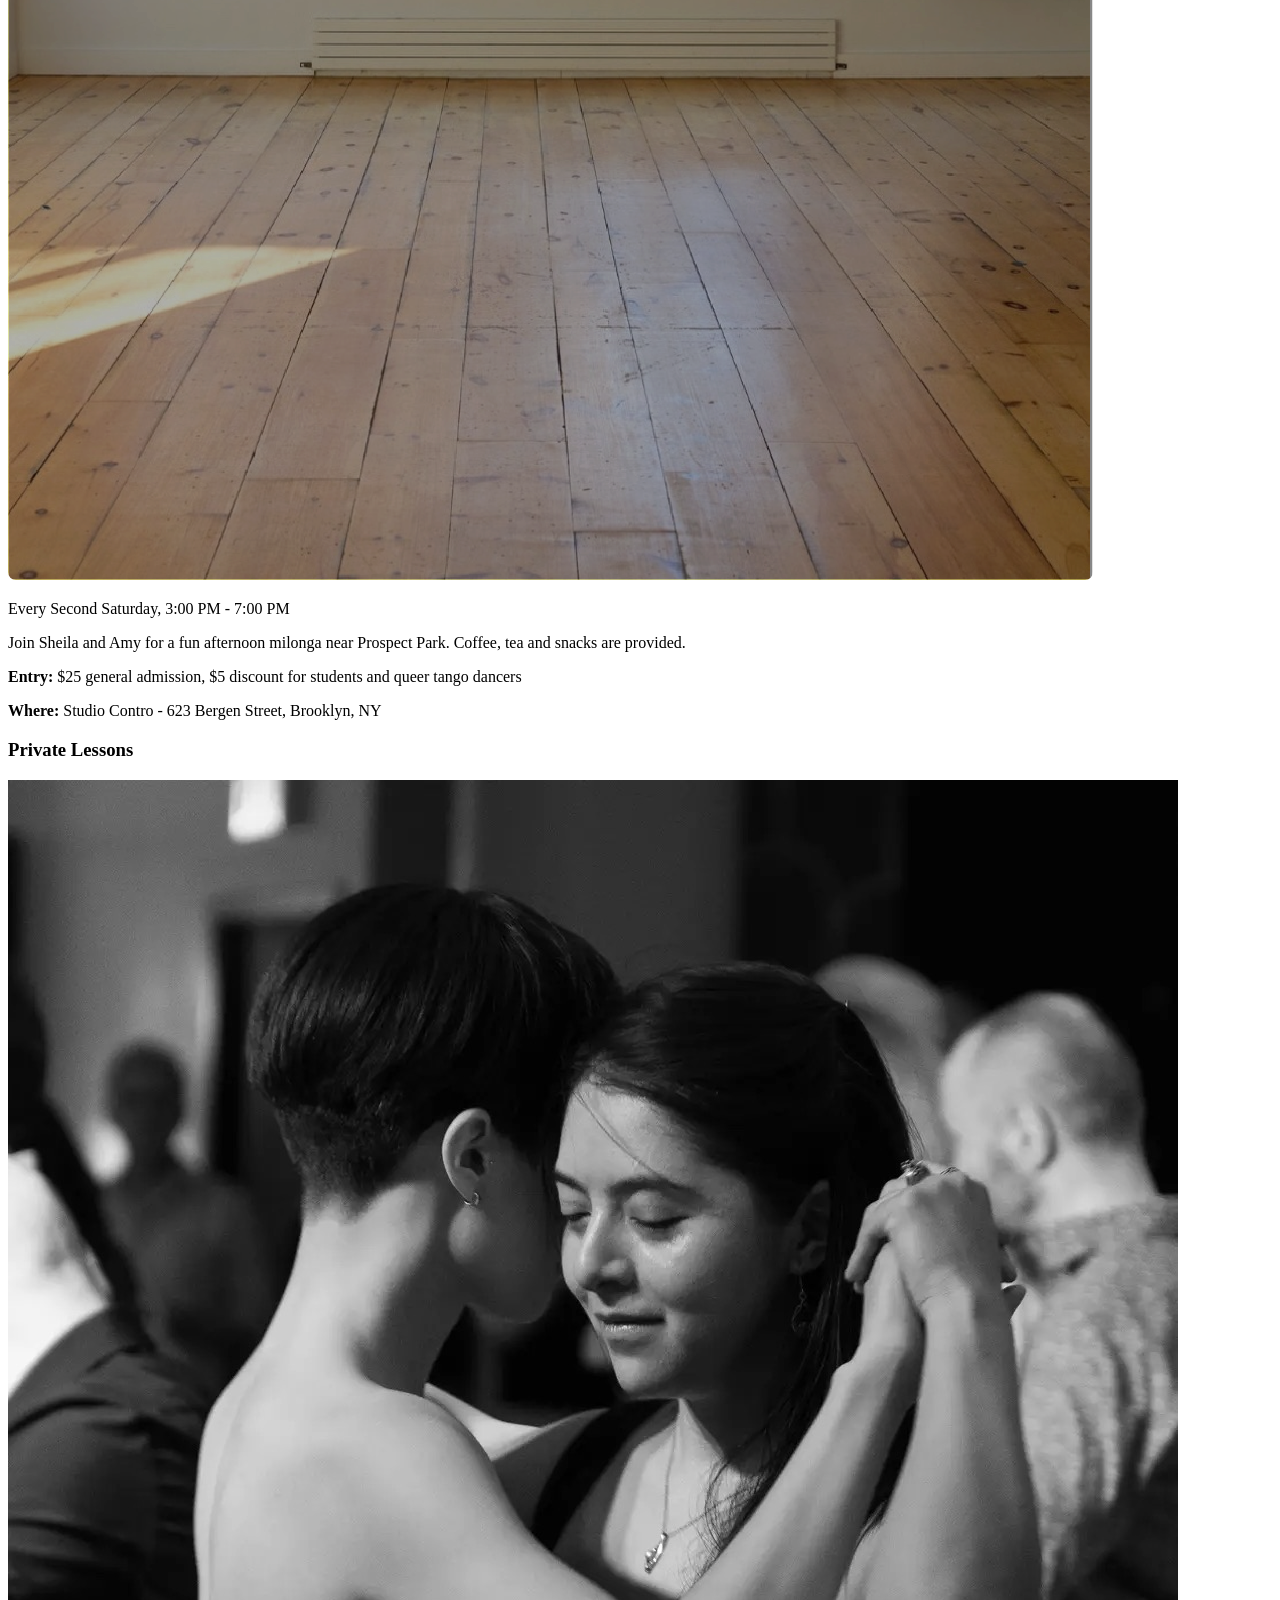
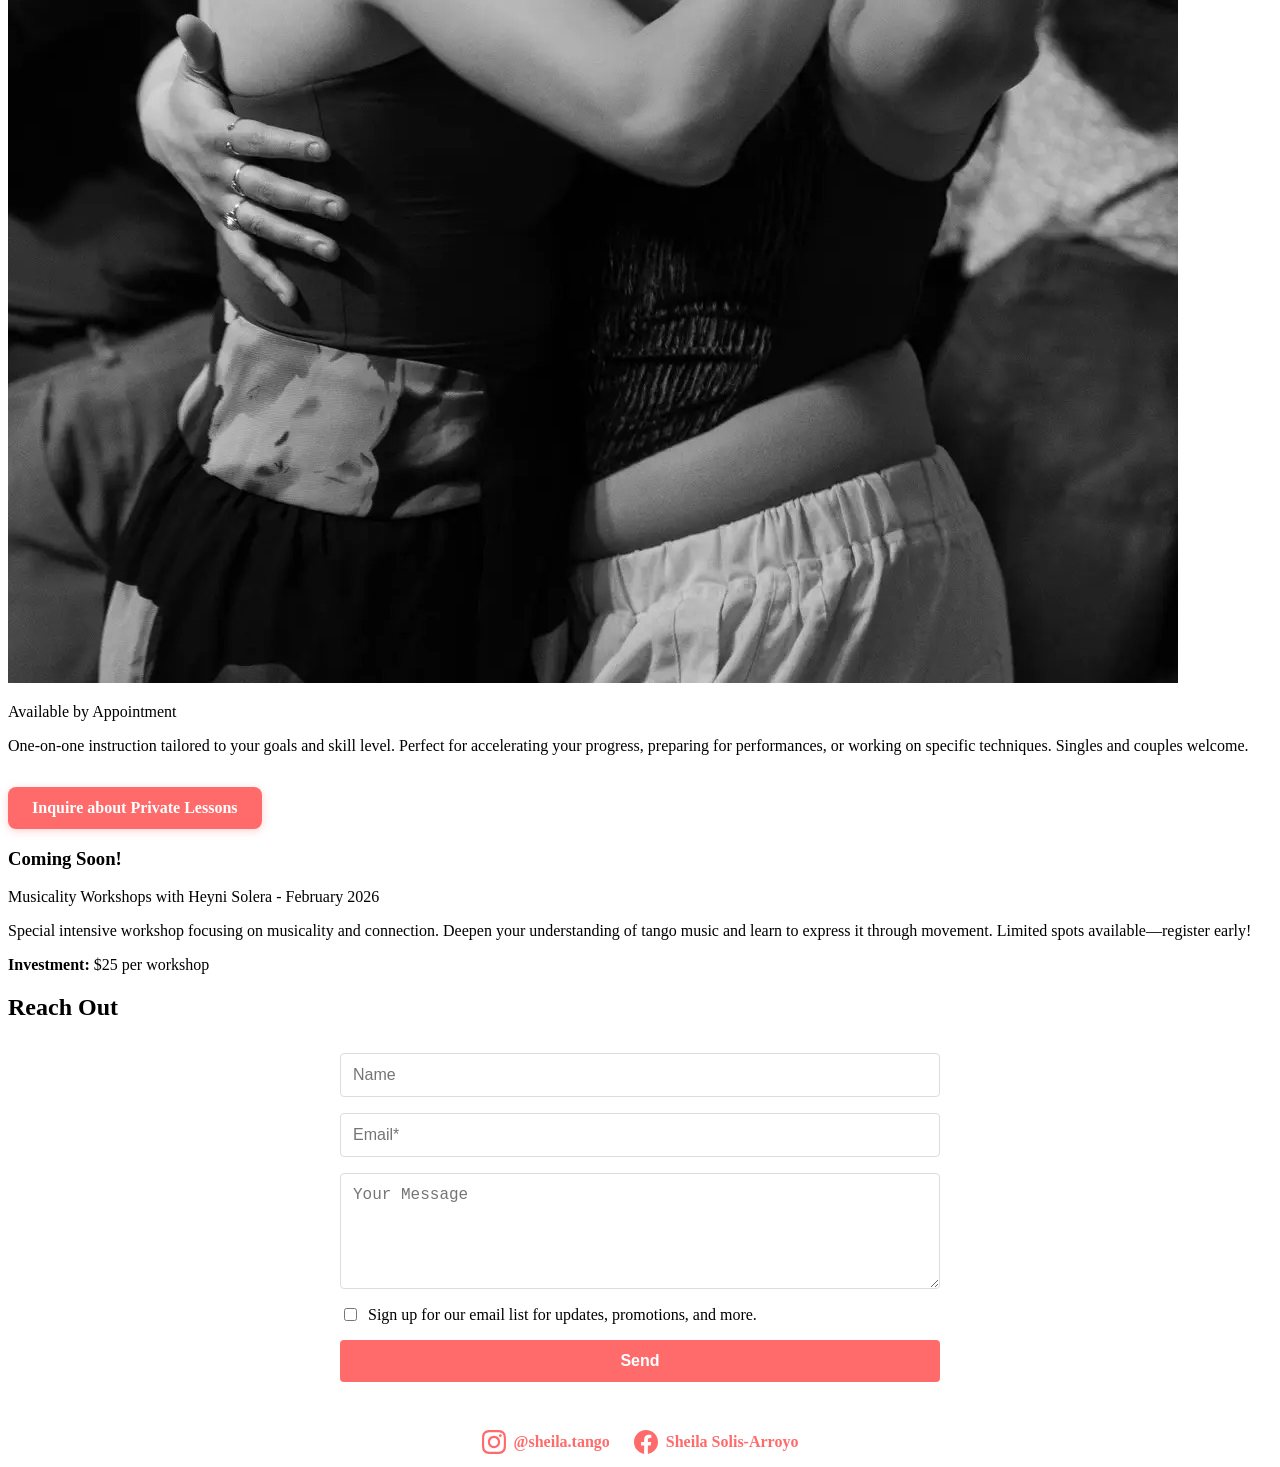
==== commit 0a2aa96b: "fixes some layout issues" ====
--- a/index.html
+++ b/index.html
@@ -7,315 +7,7 @@
     <link rel="preconnect" href="https://fonts.googleapis.com">
     <link rel="preconnect" href="https://fonts.gstatic.com" crossorigin>
     <link href="https://fonts.googleapis.com/css2?family=Cormorant+Garamond:ital,wght@0,300;0,400;0,600;1,300;1,400&display=swap" rel="stylesheet">
-    <style>
-        img {
-            border-radius: 12px;
-            box-shadow: 0 4px 12px rgba(0,0,0,0.15);
-            filter: drop-shadow(0 4px 12px rgba(0,0,0,0.35));
-        }
-
-        * {
-            margin: 0;
-            padding: 0;
-            box-sizing: border-box;
-        }
-        
-        body {
-            font-family: 'Cormorant Garamond', Georgia, serif;
-            line-height: 1.6;
-            color: #1a1a1a;
-            background-image: url('./city.jpg');
-            background-size: cover;
-            background-position: center;
-            background-attachment: fixed;
-            background-repeat: no-repeat;
-            position: relative;
-        }
-        
-        body::before {
-            content: '';
-            position: fixed;
-            top: 0;
-            left: 0;
-            right: 0;
-            bottom: 0;
-            background: rgba(0, 0, 0, 0.35);
-            z-index: 0;
-            pointer-events: none;
-        }
-        
-        /* Hero section with background image */
-        .hero {
-            position: relative;
-            min-height: 35vh;
-            display: flex;
-            align-items: center;
-            justify-content: center;
-            text-align: center;
-            padding: 2rem 2rem 0 2rem;
-        }
-        
-        /* Dark overlay */
-        .hero::before {
-            content: '';
-            position: absolute;
-            top: 0;
-            left: 0;
-            right: 0;
-            bottom: 0;
-            background: transparent;
-            z-index: 1;
-        }
-        
-        .hero-content {
-            position: relative;
-            z-index: 2;
-            max-width: 800px;
-        }
-
-        .hero-text-group {
-            display: flex;
-            flex-direction: column;
-            gap: 0.5rem;
-        }
-        
-        .hero h1 {
-            font-size: 4.5rem;
-            margin: 0;
-            font-weight: 300;
-            letter-spacing: 4px;
-            color: #ffffff;
-            text-shadow: 0 4px 30px rgba(0, 0, 0, 0.8);
-            font-family: 'Cormorant Garamond', Georgia, serif;
-            text-transform: uppercase;
-        }
-
-        .hero-subtitle {
-            font-size: 1.8rem;
-            font-weight: 300;
-            color: #f5f5f5;
-            text-shadow: 0 2px 15px rgba(0, 0, 0, 0.7);
-            font-family: 'Cormorant Garamond', Georgia, serif;
-            font-style: italic;
-            margin: -1.3rem 0 0 0 !important;
-        }
-        
-        .hero p {
-            font-weight: 300;
-            font-size: 1.4rem;
-            color: #f5f5f5;
-            text-shadow: 0 2px 15px rgba(0, 0, 0, 0.7);
-            letter-spacing: 3px;
-            font-family: 'Cormorant Garamond', Georgia, serif;
-            font-style: italic;
-            margin: 0;
-        }
-
-        .container {
-            max-width: 1100px;
-            margin: 0 auto;
-            padding: 2rem;
-            position: relative;
-            z-index: 1;
-            display: flex;
-            flex-direction: column;
-            gap: 2rem;
-        }
-        
-        section {
-            background: rgba(0, 0, 0, 0.5);
-            padding: 2.5rem;
-            border-radius: 20px;
-            box-shadow: 0 10px 40px rgba(0,0,0,0.25);
-            -webkit-backdrop-filter: blur(30px);
-            backdrop-filter: blur(30px);
-        }
-        
-        h2 {
-            color: #c44569;
-            margin-bottom: 1.5rem;
-            font-size: 2rem;
-            font-weight: 600;
-            position: relative;
-            padding-bottom: 0.75rem;
-            letter-spacing: 1px;
-        }
-
-        h2::after {
-            content: '';
-            position: absolute;
-            bottom: 0;
-            left: 0;
-            width: 60px;
-            height: 4px;
-            background: linear-gradient(90deg, #ff6b6b, #ee5a6f);
-            border-radius: 2px;
-        }
-        
-        .about-content {
-            display: flex;
-            gap: 2rem;
-            align-items: flex-start;
-        }
-        
-        .about-image {
-            width: 300px;
-            height: auto;
-            flex-shrink: 0;
-        }
-        
-        .about-text {
-            flex: 1;
-        }
-
-        p {
-            font-size: 1.05rem;
-            color: #dcdcdc;
-            font-weight: 400;
-            margin: 0.75rem 0;
-        }
-        
-        @media (max-width: 768px) {
-            .container {
-                padding: 1.5rem;
-                gap: 1.5rem;
-            }
-
-            section {
-                padding: 2rem;
-            }
-
-            .hero h1 {
-                font-size: 2.5rem;
-            }
-            
-            .hero p {
-                font-size: 1.1rem;
-            }
-
-            .hero-subtitle {
-                font-size: 1.3rem;
-            }
-            
-            .about-content {
-                flex-direction: column;
-            }
-            
-            .about-image {
-                width: 100%;
-            }
-        }
-        
-        #events {
-            display: flex;
-            flex-direction: column;
-            gap: 1.5rem;
-        }
-
-        .event-card {
-            /* background: linear-gradient(135deg, #fec0ff 0%, #ffffff 100%); */
-            background: rgba(0, 0, 0, 0.5);
-
-            border: 1px solid #8a3838;
-            padding: 2rem;
-            border-radius: 16px;
-            /* border-left: 5px solid #ff6b6b; */
-            /* box-shadow: 0 4px 12px rgba(255, 107, 107, 0.15); */
-            transition: transform 0.2s, box-shadow 0.2s;
-        }
-        
-        .event-card h3 {
-            color: #c44569;
-            margin-bottom: 0.75rem;
-            font-size: 1.5rem;
-            font-weight: 600;
-            letter-spacing: 0.5px;
-        }
-        
-        .event-card p {
-            color: #e3e3e3;
-        }
-        
-        .event-card .time {
-            font-weight: 700;
-            color: #ff6b6b;
-            font-size: 1.1rem;
-        }
-
-
-        #contact strong {
-            color: #ff6b6b;
-        }
-        
-        /* Fixed social media icons */
-        .social-fixed {
-            position: fixed;
-            right: 2rem;
-            top: 50%;
-            transform: translateY(-50%);
-            display: flex;
-            flex-direction: column;
-            gap: 1.5rem;
-            z-index: 1000;
-        }
-        
-        .social-fixed a {
-            display: flex;
-            align-items: center;
-            justify-content: center;
-            width: 50px;
-            height: 50px;
-            background: rgba(255, 255, 255, 0.95);
-            border-radius: 50%;
-            color: #ff6b6b;
-            text-decoration: none;
-            transition: all 0.3s ease;
-            box-shadow: 0 4px 12px rgba(0, 0, 0, 0.2);
-        }
-        
-        .social-fixed a:hover {
-            transform: scale(1.1);
-            background: #ff6b6b;
-            color: white;
-            box-shadow: 0 6px 20px rgba(255, 107, 107, 0.4);
-        }
-        
-        .social-fixed a svg {
-            width: 24px;
-            height: 24px;
-        }
-        
-        @media (max-width: 768px) {
-            .social-fixed {
-                right: 1rem;
-                gap: 1rem;
-            }
-            
-            .social-fixed a {
-                width: 45px;
-                height: 45px;
-            }
-            
-            .social-fixed a svg {
-                width: 22px;
-                height: 22px;
-            }
-        }
-        
-        footer {
-            background: rgba(0, 0, 0, 0.85);
-            backdrop-filter: blur(10px);
-            color: #fff;
-            text-align: center;
-            padding: 2.5rem;
-            margin-top: 2rem;
-            border-top: 3px solid #603a6f;
-        }
-
-        footer p {
-            color: #e0e0e0;
-        }
-    </style>
+    <link rel="stylesheet" href="styles.css">
 </head>
 <body>
     <!-- Fixed social media icons -->
@@ -356,7 +48,6 @@
                     <p>Sheila (Shay-la) Solis-Arroyo is an NYC based Argentine tango dancer, teacher, and performer. Sheila has studied tango extensively for the past eight years. With a deep passion for this beautiful art form, Sheila creates a warm and welcoming environment for dancers of all levels. Whether you're taking your first steps or refining your technique, you'll find dedicated instruction and a supportive community where you can grow and express yourself through tango.</p>
                     <div style="display: flex; align-items: center; gap: 0.5rem;">
                         <p style="margin-top: 1rem; font-weight: 500; color: #ff6b6b;max-width:375px">Sheila fosters an inclusive and affirming space for all dancers. Everybody is encouraged to investigate both leading and following roles, regardless of gender identity. Sheila teaches tango as a dialogue between partners, emphasizing connection, communication, and creativity.</p>
-                        <!-- <img src="./icons8-lgbt-48.png"/> -->
                     </div>
                 </div>
             </div>
@@ -383,11 +74,11 @@
                 <a href="https://forms.gle/4dm8vUpt6jNHmqJi6" target="_blank" style="display: inline-block; margin-top: 1rem; padding: 0.75rem 1.5rem; background: #ff6b6b; color: white; text-decoration: none; border-radius: 8px; font-weight: 600; transition: all 0.3s ease; box-shadow: 0 2px 8px rgba(255, 107, 107, 0.3);">Sign Up for Weekly Classes</a>
             </div>
             
-            <div class="event-card">
+            <div class="event-card event-card-image-left">
                 <h3>La Ventanta - Monthly Milonga</h3>
-                <div style="display: flex; gap: 1.5rem; align-items: flex-start; flex-wrap: wrap;">
-                    <img src="./laventana.png" alt="La Ventana Milonga" style="width: min(300px, 100%); height: auto; border-radius: 8px; object-fit: cover; filter: brightness(1.3);">
-                    <div style="flex: 1; min-width: 250px;">
+                <div class="event-card-content">
+                    <img src="./laventana.png" alt="La Ventana Milonga" style="border-radius: 8px; object-fit: cover; filter: brightness(1.3);">
+                    <div class="event-card-text">
                         <p class="time"> Every Second Saturday, 3:00 PM - 7:00 PM</p>
                         <p>Join Sheila and Amy for a fun afternoon milonga near Prospect Park. Coffee, tea and snacks are provided.</p>
                         <p><strong>Entry:</strong> $25 general admission, $5 discount for students and queer tango dancers</p>
@@ -396,15 +87,15 @@
                 </div>
             </div>
 
-            <div class="event-card">
-                <div style="display: flex; gap: 1.5rem; align-items: flex-start;">
-                <div>
-                    <h3>Private Lessons</h3>
-                    <p class="time">Available by Appointment</p>
-                    <p>One-on-one instruction tailored to your goals and skill level. Perfect for accelerating your progress, preparing for performances, or working on specific techniques. Singles and couples welcome.</p>
-                    <a href="https://forms.gle/1RU5EfwveS5rUGadA" target="_blank" style="display: inline-block; margin-top: 1rem; padding: 0.75rem 1.5rem; background: #ff6b6b; color: white; text-decoration: none; border-radius: 8px; font-weight: 600; transition: all 0.3s ease; box-shadow: 0 2px 8px rgba(255, 107, 107, 0.3);">Inquire about Private Lessons</a>
-                </div>
-                <img src="./amy.JPG" alt="Tango dancers" style="width: min(300px, 100%); height: auto;">
+            <div class="event-card event-card-image-right">
+                <h3>Private Lessons</h3>
+                <div class="event-card-content">
+                    <img src="./amy.JPG" alt="Tango dancers">
+                    <div class="event-card-text">
+                        <p class="time">Available by Appointment</p>
+                        <p>One-on-one instruction tailored to your goals and skill level. Perfect for accelerating your progress, preparing for performances, or working on specific techniques. Singles and couples welcome.</p>
+                        <a href="https://forms.gle/1RU5EfwveS5rUGadA" target="_blank" style="display: inline-block; margin-top: 1rem; padding: 0.75rem 1.5rem; background: #ff6b6b; color: white; text-decoration: none; border-radius: 8px; font-weight: 600; transition: all 0.3s ease; box-shadow: 0 2px 8px rgba(255, 107, 107, 0.3);">Inquire about Private Lessons</a>
+                    </div>
                 </div>
             </div>
             
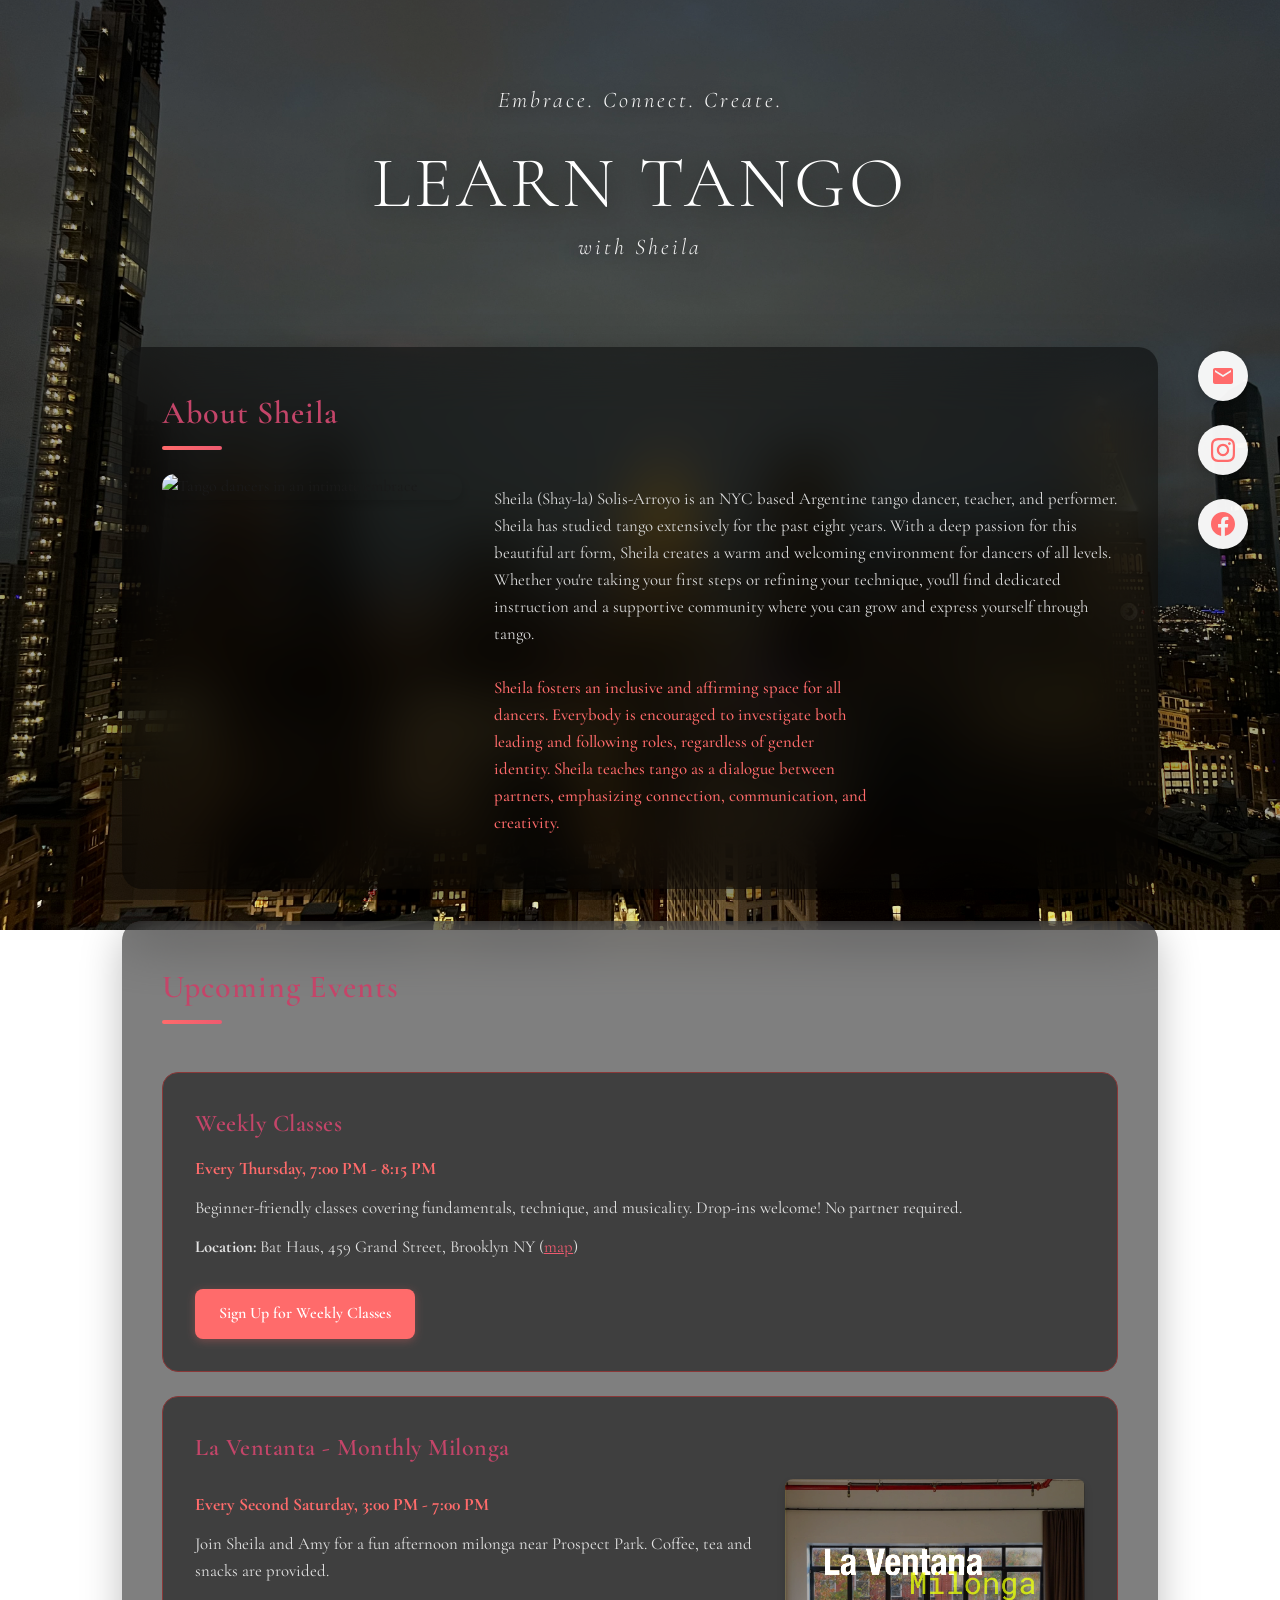
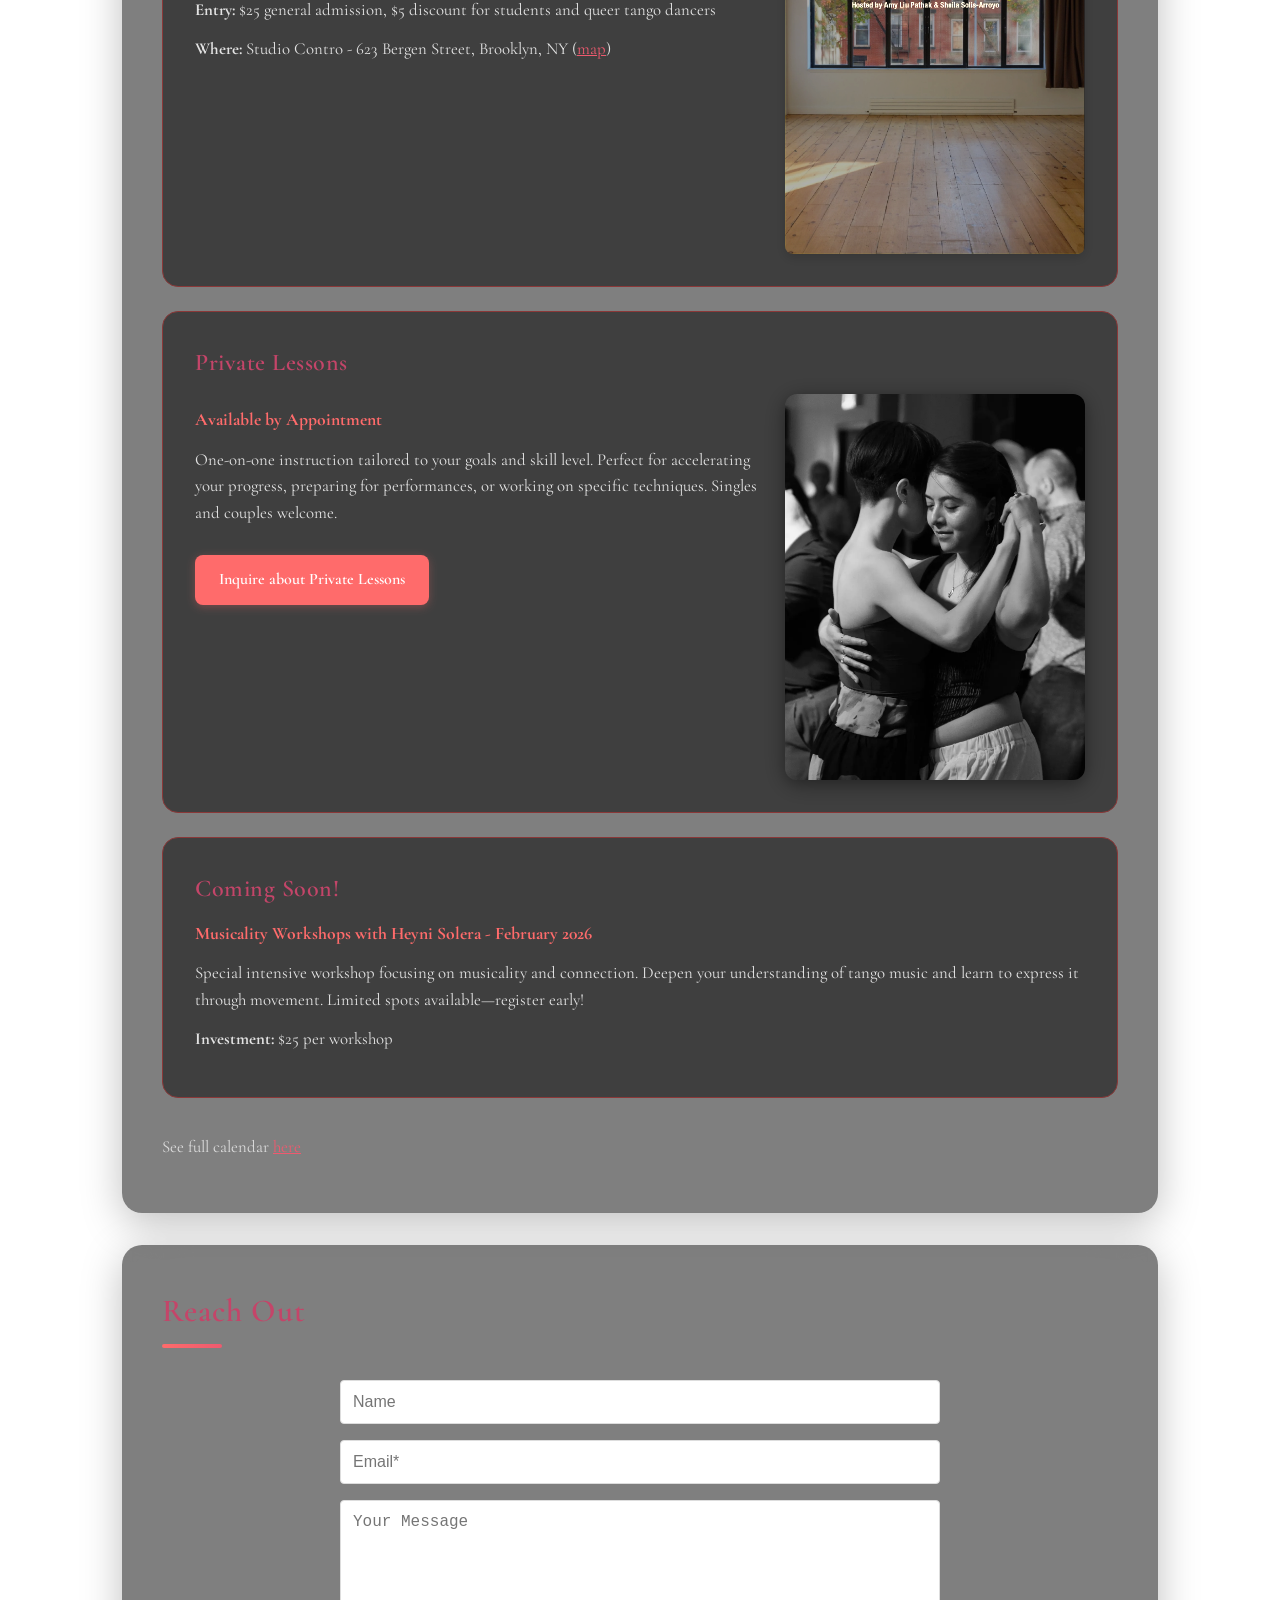
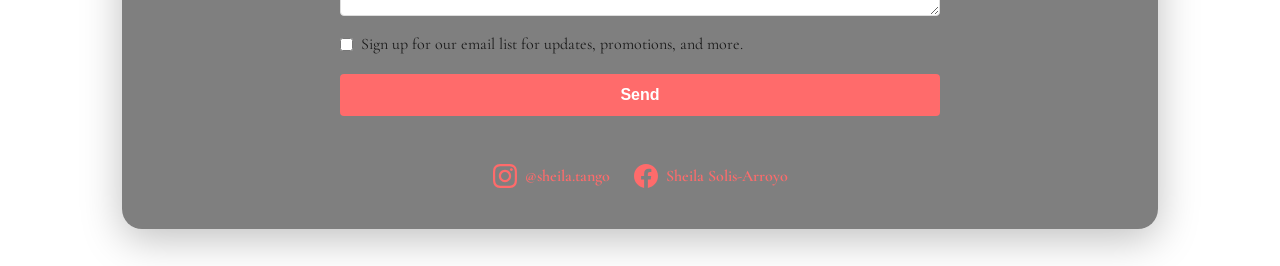
==== commit 336b3487: "more style tweaks and adds google maps signposting" ====
--- a/index.html
+++ b/index.html
@@ -64,17 +64,16 @@
         </section> -->
         
         <section id="events">
-            <h2>Upcoming Events</h2> <a href="https://calendar.google.com/calendar/u/1?cid=NTFmMjkyODNkYzkzYTliZGVlMTRlZmU4NDZiZDI5NTEzZmJlMjU0NmI1M2Q4MWY1YTc5OTUzYTcxNTJkMjQxZkBncm91cC5jYWxlbmRhci5nb29nbGUuY29t">Complete calendar</a>
-            
+            <h2>Upcoming Events</h2> 
             <div class="event-card">
                 <h3>Weekly Classes</h3>
                 <p class="time">Every Thursday, 7:00 PM - 8:15 PM</p>
                 <p>Beginner-friendly classes covering fundamentals, technique, and musicality. Drop-ins welcome! No partner required.</p>
-                <p><strong>Location:</strong> Bat Haus, 459 Grand Street, Brooklyn NY</p>
+                <p><strong>Location:</strong> Bat Haus, 459 Grand Street, Brooklyn NY (<a href="https://maps.app.goo.gl/1YceksStFN1tKmfa8" target="_blank">map</a>)</p>
                 <a href="https://forms.gle/4dm8vUpt6jNHmqJi6" target="_blank" style="display: inline-block; margin-top: 1rem; padding: 0.75rem 1.5rem; background: #ff6b6b; color: white; text-decoration: none; border-radius: 8px; font-weight: 600; transition: all 0.3s ease; box-shadow: 0 2px 8px rgba(255, 107, 107, 0.3);">Sign Up for Weekly Classes</a>
             </div>
             
-            <div class="event-card event-card-image-left">
+            <div class="event-card event-card-image-right">
                 <h3>La Ventanta - Monthly Milonga</h3>
                 <div class="event-card-content">
                     <img src="./laventana.png" alt="La Ventana Milonga" style="border-radius: 8px; object-fit: cover; filter: brightness(1.3);">
@@ -82,7 +81,7 @@
                         <p class="time"> Every Second Saturday, 3:00 PM - 7:00 PM</p>
                         <p>Join Sheila and Amy for a fun afternoon milonga near Prospect Park. Coffee, tea and snacks are provided.</p>
                         <p><strong>Entry:</strong> $25 general admission, $5 discount for students and queer tango dancers</p>
-                        <p><strong>Where:</strong> Studio Contro - 623 Bergen Street, Brooklyn, NY</p>
+                        <p><strong>Where:</strong> Studio Contro - 623 Bergen Street, Brooklyn, NY (<a href="https://maps.app.goo.gl/XzA1tzpiN4QxXMw18" target="_blank">map</a>)</p>
                     </div>
                 </div>
             </div>
@@ -104,6 +103,9 @@
                 <p class="time">Musicality Workshops with Heyni Solera - February 2026</p>
                 <p>Special intensive workshop focusing on musicality and connection. Deepen your understanding of tango music and learn to express it through movement. Limited spots available—register early!</p>
                 <p><strong>Investment:</strong> $25 per workshop</p>
+            </div>
+            <div class="subtitle">
+                <p>See full calendar <a href="https://calendar.google.com/calendar/u/1?cid=NTFmMjkyODNkYzkzYTliZGVlMTRlZmU4NDZiZDI5NTEzZmJlMjU0NmI1M2Q4MWY1YTc5OTUzYTcxNTJkMjQxZkBncm91cC5jYWxlbmRhci5nb29nbGUuY29t">here</a></p>
             </div>
         </section>
         
--- a/styles.css
+++ b/styles.css
@@ -0,0 +1,350 @@
+img {
+    border-radius: 12px;
+    box-shadow: 0 4px 12px rgba(0,0,0,0.15);
+    filter: drop-shadow(0 4px 12px rgba(0,0,0,0.35));
+}
+
+a {
+    color:#ee5a6f
+}
+
+* {
+    margin: 0;
+    padding: 0;
+    box-sizing: border-box;
+}
+
+body {
+    font-family: 'Cormorant Garamond', Georgia, serif;
+    line-height: 1.6;
+    color: #1a1a1a;
+    background-image: url('./city.jpg');
+    background-size: cover;
+    background-position: center;
+    background-attachment: fixed;
+    background-repeat: no-repeat;
+    position: relative;
+}
+
+body::before {
+    content: '';
+    position: fixed;
+    top: 0;
+    left: 0;
+    right: 0;
+    bottom: 0;
+    background: rgba(0, 0, 0, 0.35);
+    z-index: 0;
+    pointer-events: none;
+}
+
+/* Hero section with background image */
+.hero {
+    position: relative;
+    min-height: 35vh;
+    display: flex;
+    align-items: center;
+    justify-content: center;
+    text-align: center;
+    padding: 2rem 2rem 0 2rem;
+}
+
+/* Dark overlay */
+.hero::before {
+    content: '';
+    position: absolute;
+    top: 0;
+    left: 0;
+    right: 0;
+    bottom: 0;
+    background: transparent;
+    z-index: 1;
+}
+
+.hero-content {
+    position: relative;
+    z-index: 2;
+    max-width: 800px;
+}
+
+.hero-text-group {
+    display: flex;
+    flex-direction: column;
+    gap: 0.5rem;
+}
+
+.hero h1 {
+    font-size: 4.5rem;
+    margin: 0;
+    font-weight: 300;
+    letter-spacing: 4px;
+    color: #ffffff;
+    text-shadow: 0 4px 30px rgba(0, 0, 0, 0.8);
+    font-family: 'Cormorant Garamond', Georgia, serif;
+    text-transform: uppercase;
+}
+
+.hero-subtitle {
+    font-size: 1.8rem;
+    font-weight: 300;
+    color: #f5f5f5;
+    text-shadow: 0 2px 15px rgba(0, 0, 0, 0.7);
+    font-family: 'Cormorant Garamond', Georgia, serif;
+    font-style: italic;
+    margin: -1.3rem 0 0 0 !important;
+}
+
+.hero p {
+    font-weight: 300;
+    font-size: 1.4rem;
+    color: #f5f5f5;
+    text-shadow: 0 2px 15px rgba(0, 0, 0, 0.7);
+    letter-spacing: 3px;
+    font-family: 'Cormorant Garamond', Georgia, serif;
+    font-style: italic;
+    margin: 0;
+}
+
+.container {
+    max-width: 1100px;
+    margin: 0 auto;
+    padding: 2rem;
+    position: relative;
+    z-index: 1;
+    display: flex;
+    flex-direction: column;
+    gap: 2rem;
+}
+
+section {
+    background: rgba(0, 0, 0, 0.5);
+    padding: 2.5rem;
+    border-radius: 20px;
+    box-shadow: 0 10px 40px rgba(0,0,0,0.25);
+    -webkit-backdrop-filter: blur(30px);
+    backdrop-filter: blur(30px);
+}
+
+h2 {
+    color: #c44569;
+    margin-bottom: 1.5rem;
+    font-size: 2rem;
+    font-weight: 600;
+    position: relative;
+    padding-bottom: 0.75rem;
+    letter-spacing: 1px;
+}
+
+h2::after {
+    content: '';
+    position: absolute;
+    bottom: 0;
+    left: 0;
+    width: 60px;
+    height: 4px;
+    background: linear-gradient(90deg, #ff6b6b, #ee5a6f);
+    border-radius: 2px;
+}
+
+.about-content {
+    display: flex;
+    gap: 2rem;
+    align-items: flex-start;
+}
+
+.about-image {
+    width: 300px;
+    height: auto;
+    flex-shrink: 0;
+}
+
+.about-text {
+    flex: 1;
+}
+
+p {
+    font-size: 1.05rem;
+    color: #dcdcdc;
+    font-weight: 400;
+    margin: 0.75rem 0;
+}
+
+@media (max-width: 768px) {
+    .container {
+        padding: 1.5rem;
+        gap: 1.5rem;
+    }
+
+    section {
+        padding: 1rem;
+    }
+
+    .hero h1 {
+        font-size: 2.5rem;
+    }
+    
+    .hero p {
+        font-size: 1.1rem;
+    }
+
+    .hero-subtitle {
+        font-size: 1.3rem;
+    }
+    
+    .about-content {
+        flex-direction: column;
+    }
+    
+    .about-image {
+        width: 100%;
+    }
+
+    .event-card-content {
+        align-items: self-start;
+        flex-direction: column !important;
+        flex-wrap: wrap-reverse;
+    }
+
+    .event-card-image-left img,
+    .event-card-image-right img {
+        width: 100%;
+    }
+}
+
+#events {
+    display: flex;
+    flex-direction: column;
+    gap: 1.5rem;
+}
+
+.event-card {
+    /* background: linear-gradient(135deg, #fec0ff 0%, #ffffff 100%); */
+    background: rgba(0, 0, 0, 0.5);
+    border: 1px solid #8a3838;
+    padding: 2rem;
+    border-radius: 16px;
+    transition: transform 0.2s, box-shadow 0.2s;
+}
+
+.event-card-content {
+    display: flex;
+    gap: 1.5rem;
+    align-items: flex-start;
+    flex-wrap: wrap-reverse;
+    align-items: self-start;
+}
+
+.event-card-image-left .event-card-content {
+    align-items: self-start;
+    flex-direction: row;
+}
+
+.event-card-image-right .event-card-content {
+    align-items: self-start;
+    flex-direction: row-reverse;
+}
+
+.event-card-image-left img,
+.event-card-image-right img {
+    width: min(300px, 100%);
+    height: auto;
+    flex-shrink: 0;
+}
+
+.event-card-text {
+    flex: 1;
+    min-width: 250px;
+}
+
+.event-card h3 {
+    color: #c44569;
+    margin-bottom: 0.75rem;
+    font-size: 1.5rem;
+    font-weight: 600;
+    letter-spacing: 0.5px;
+}
+
+.event-card p {
+    color: #e3e3e3;
+}
+
+.event-card .time {
+    font-weight: 700;
+    color: #ff6b6b;
+    font-size: 1.1rem;
+}
+
+
+#contact strong {
+    color: #ff6b6b;
+}
+
+/* Fixed social media icons */
+.social-fixed {
+    position: fixed;
+    right: 2rem;
+    top: 50%;
+    transform: translateY(-50%);
+    display: flex;
+    flex-direction: column;
+    gap: 1.5rem;
+    z-index: 1000;
+}
+
+.social-fixed a {
+    display: flex;
+    align-items: center;
+    justify-content: center;
+    width: 50px;
+    height: 50px;
+    background: rgba(255, 255, 255, 0.95);
+    border-radius: 50%;
+    color: #ff6b6b;
+    text-decoration: none;
+    transition: all 0.3s ease;
+    box-shadow: 0 4px 12px rgba(0, 0, 0, 0.2);
+}
+
+.social-fixed a:hover {
+    transform: scale(1.1);
+    background: #ff6b6b;
+    color: white;
+    box-shadow: 0 6px 20px rgba(255, 107, 107, 0.4);
+}
+
+.social-fixed a svg {
+    width: 24px;
+    height: 24px;
+}
+
+@media (max-width: 768px) {
+    .social-fixed {
+        right: 1rem;
+        gap: 1rem;
+    }
+    
+    .social-fixed a {
+        width: 45px;
+        height: 45px;
+    }
+    
+    .social-fixed a svg {
+        width: 22px;
+        height: 22px;
+    }
+}
+
+footer {
+    background: rgba(0, 0, 0, 0.85);
+    backdrop-filter: blur(10px);
+    color: #fff;
+    text-align: center;
+    padding: 2.5rem;
+    margin-top: 2rem;
+    border-top: 3px solid #603a6f;
+}
+
+footer p {
+    color: #e0e0e0;
+}
+
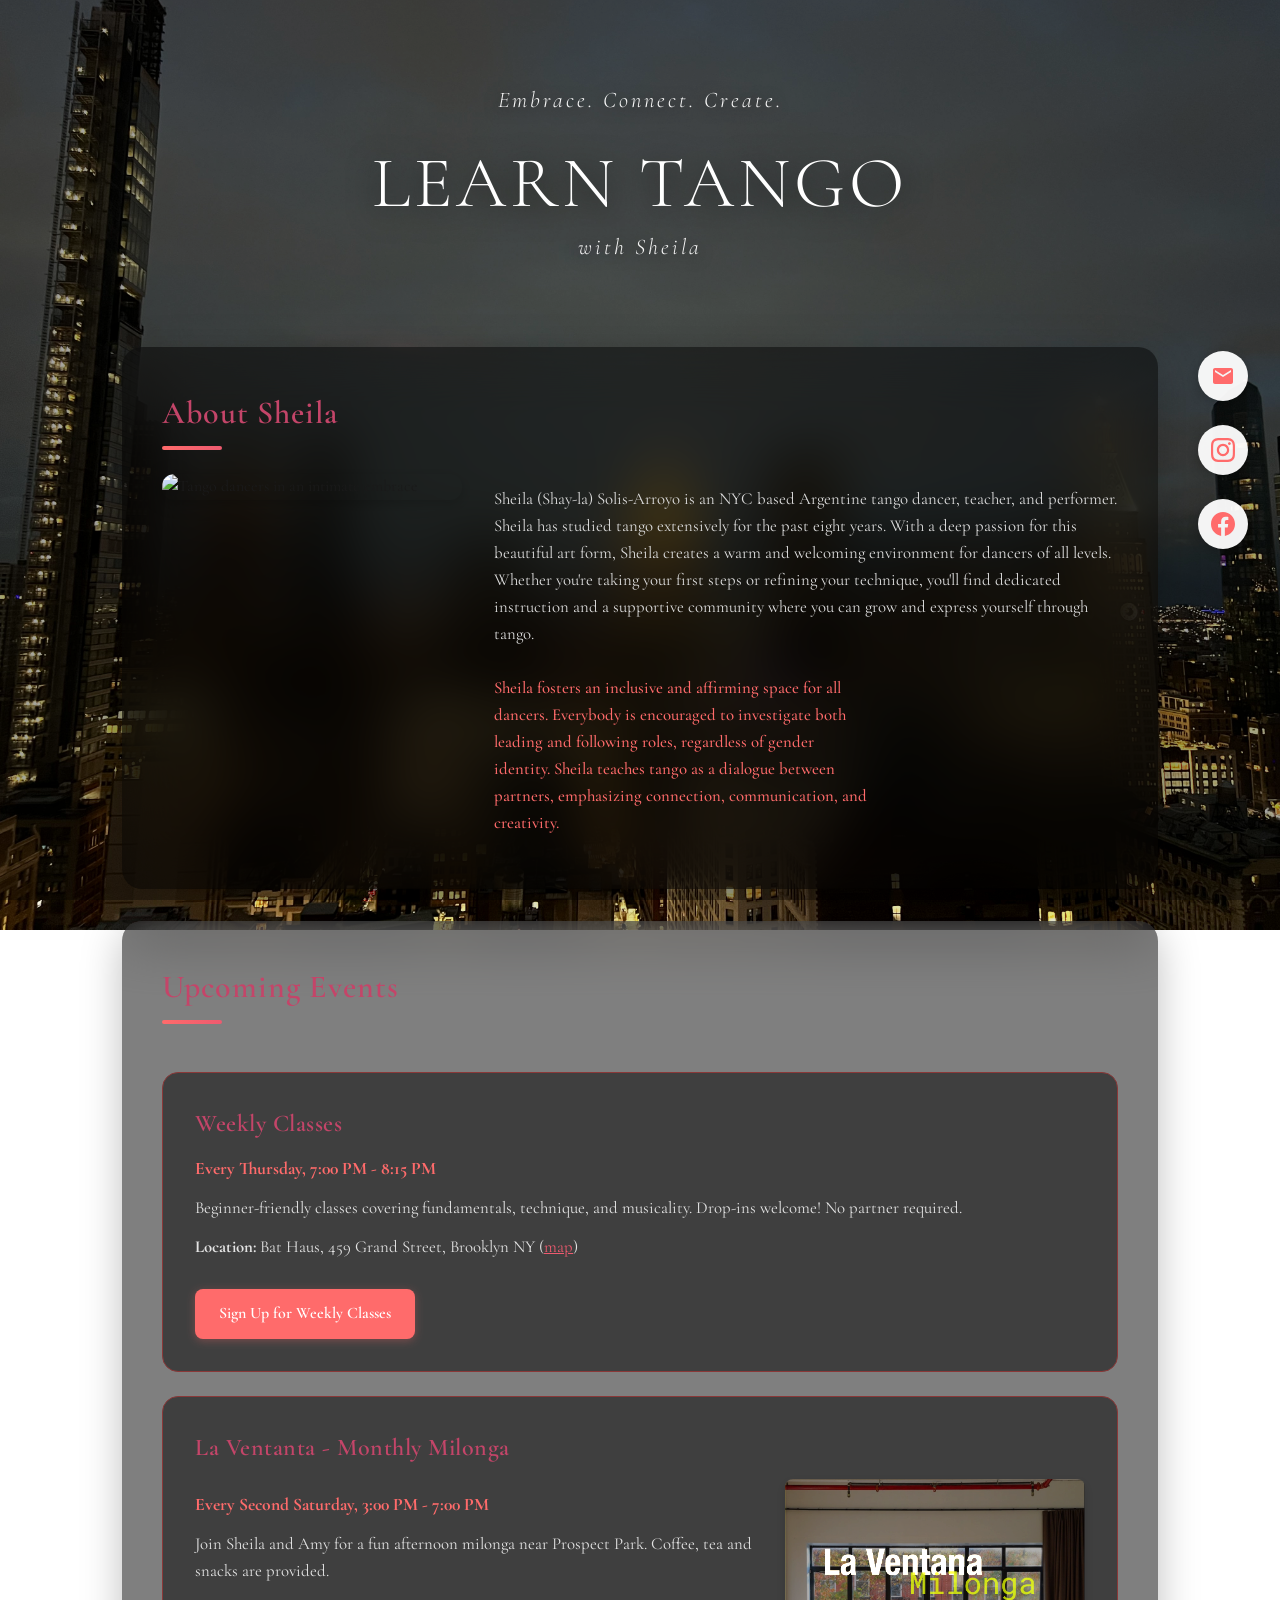
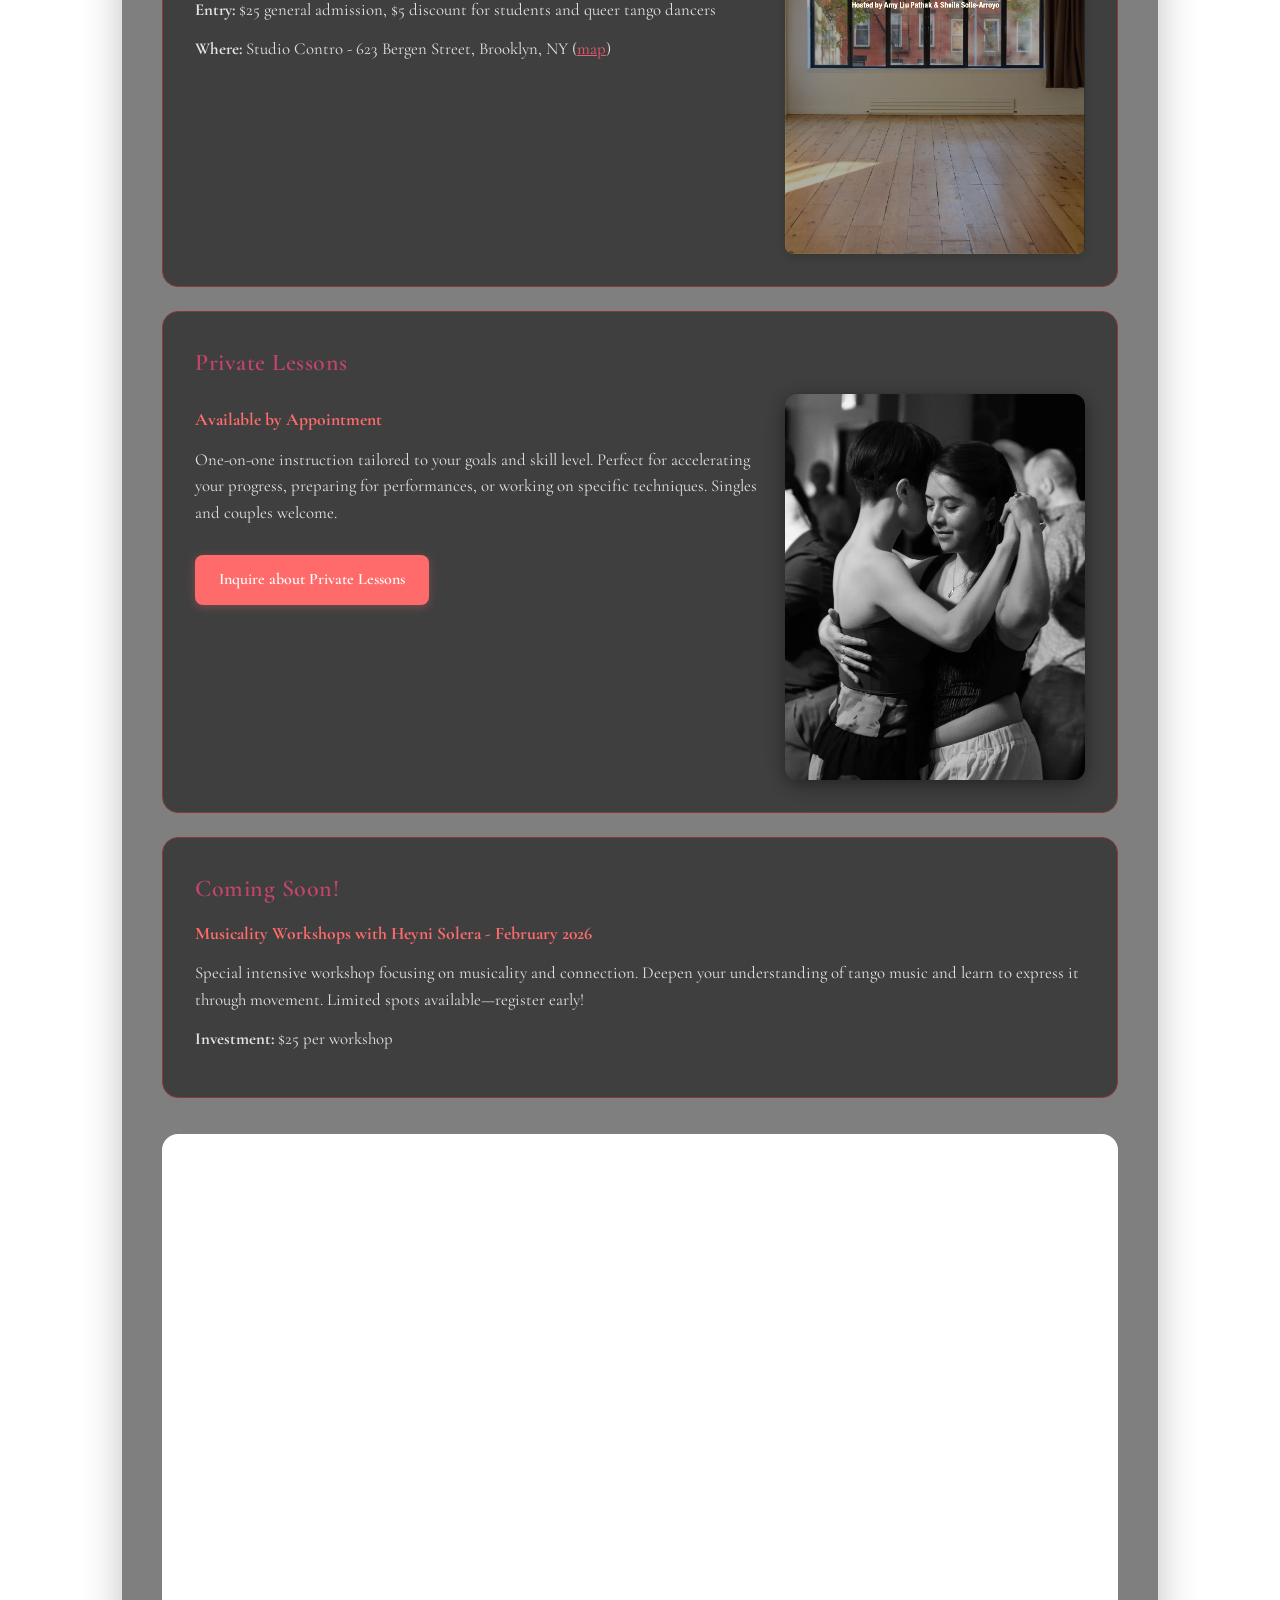
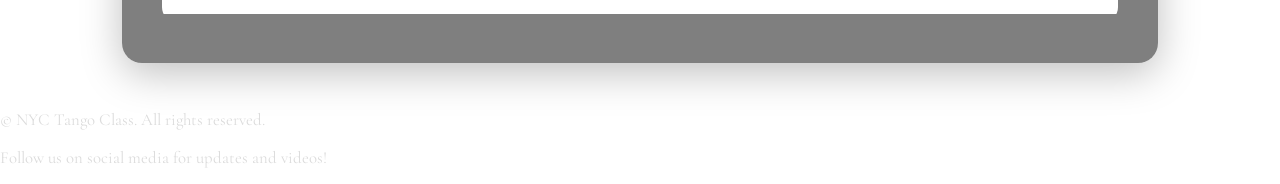
==== commit 6e429226: "embed calendar" ====
--- a/index.html
+++ b/index.html
@@ -105,14 +105,18 @@
                 <p><strong>Investment:</strong> $25 per workshop</p>
             </div>
             <div class="subtitle">
-                <p>See full calendar <a href="https://calendar.google.com/calendar/u/1?cid=NTFmMjkyODNkYzkzYTliZGVlMTRlZmU4NDZiZDI5NTEzZmJlMjU0NmI1M2Q4MWY1YTc5OTUzYTcxNTJkMjQxZkBncm91cC5jYWxlbmRhci5nb29nbGUuY29t">here</a></p>
+                <p><a href="https://calendar.google.com/calendar/u/1?cid=NTFmMjkyODNkYzkzYTliZGVlMTRlZmU4NDZiZDI5NTEzZmJlMjU0NmI1M2Q4MWY1YTc5OTUzYTcxNTJkMjQxZkBncm91cC5jYWxlbmRhci5nb29nbGUuY29t"></a></p>
+                <div class="calendar-wrapper">   
+                    <iframe src="https://calendar.google.com/calendar/embed?height=480&wkst=1&ctz=America%2FNew_York&bgcolor=%23000000&showPrint=0&mode=AGENDA&showTitle=0&showTz=0&src=NTFmMjkyODNkYzkzYTliZGVlMTRlZmU4NDZiZDI5NTEzZmJlMjU0NmI1M2Q4MWY1YTc5OTUzYTcxNTJkMjQxZkBncm91cC5jYWxlbmRhci5nb29nbGUuY29t&color=%23d81b60"
+                    style="border-width:0;background-color: black;" width="100%" height="480" frameborder="0" scrolling="no"></iframe>
+                </div>
             </div>
         </section>
         
-<section id="contact">
-    <h2>Reach Out</h2>
+<!-- <section id="contact"> -->
+    <!-- <h2>Reach Out</h2> -->
     
-    <form id="contactForm" style="max-width: 600px; margin: 2rem auto;">
+    <!-- <form id="contactForm" style="max-width: 600px; margin: 2rem auto;">
         <div style="display: flex; flex-direction: column; gap: 1rem;">
             <input 
                 type="text" 
@@ -152,9 +156,9 @@
                 Send
             </button>
         </div>
-    </form>
+    </form> -->
     
-    <div style="margin-top: 3rem;">
+    <!-- <div style="margin-top: 3rem;">
         <div style="display: flex; gap: 1.5rem; align-items: center; margin-top: 1.5rem; flex-wrap: wrap; justify-content: center;">
             <a href="https://instagram.com/sheila.tango" target="_blank" style="display: flex; align-items: center; gap: 0.5rem; text-decoration: none; color: #ff6b6b; font-weight: 600; transition: transform 0.2s;">
                 <svg width="24" height="24" viewBox="0 0 24 24" fill="currentColor">
@@ -169,13 +173,13 @@
                 Sheila Solis-Arroyo
             </a>
         </div>
-    </div>
-</section>
+    </div> -->
+</section> 
     </div>
     
-    <!-- <footer>
-        <p>&copy; 2025 Learn Argentine Tango. All rights reserved.</p>
+    <!-- <footer> -->
+        <p>&copy; NYC Tango Class. All rights reserved.</p>
         <p>Follow us on social media for updates and videos!</p>
-    </footer> -->
+    <!-- </footer> -->
 </body>
 </html>
--- a/styles.css
+++ b/styles.css
@@ -151,7 +151,15 @@
     gap: 2rem;
     align-items: flex-start;
 }
-
+.calendar-wrapper {
+    filter: invert(1) hue-rotate(180deg);
+    border-radius: 16px;
+    /* background-color:#ffffff; */
+    /* padding: 2rem; */
+    /* border: 1px solid #8a3838; */
+    overflow: hidden;
+   
+}
 .about-image {
     width: 300px;
     height: auto;
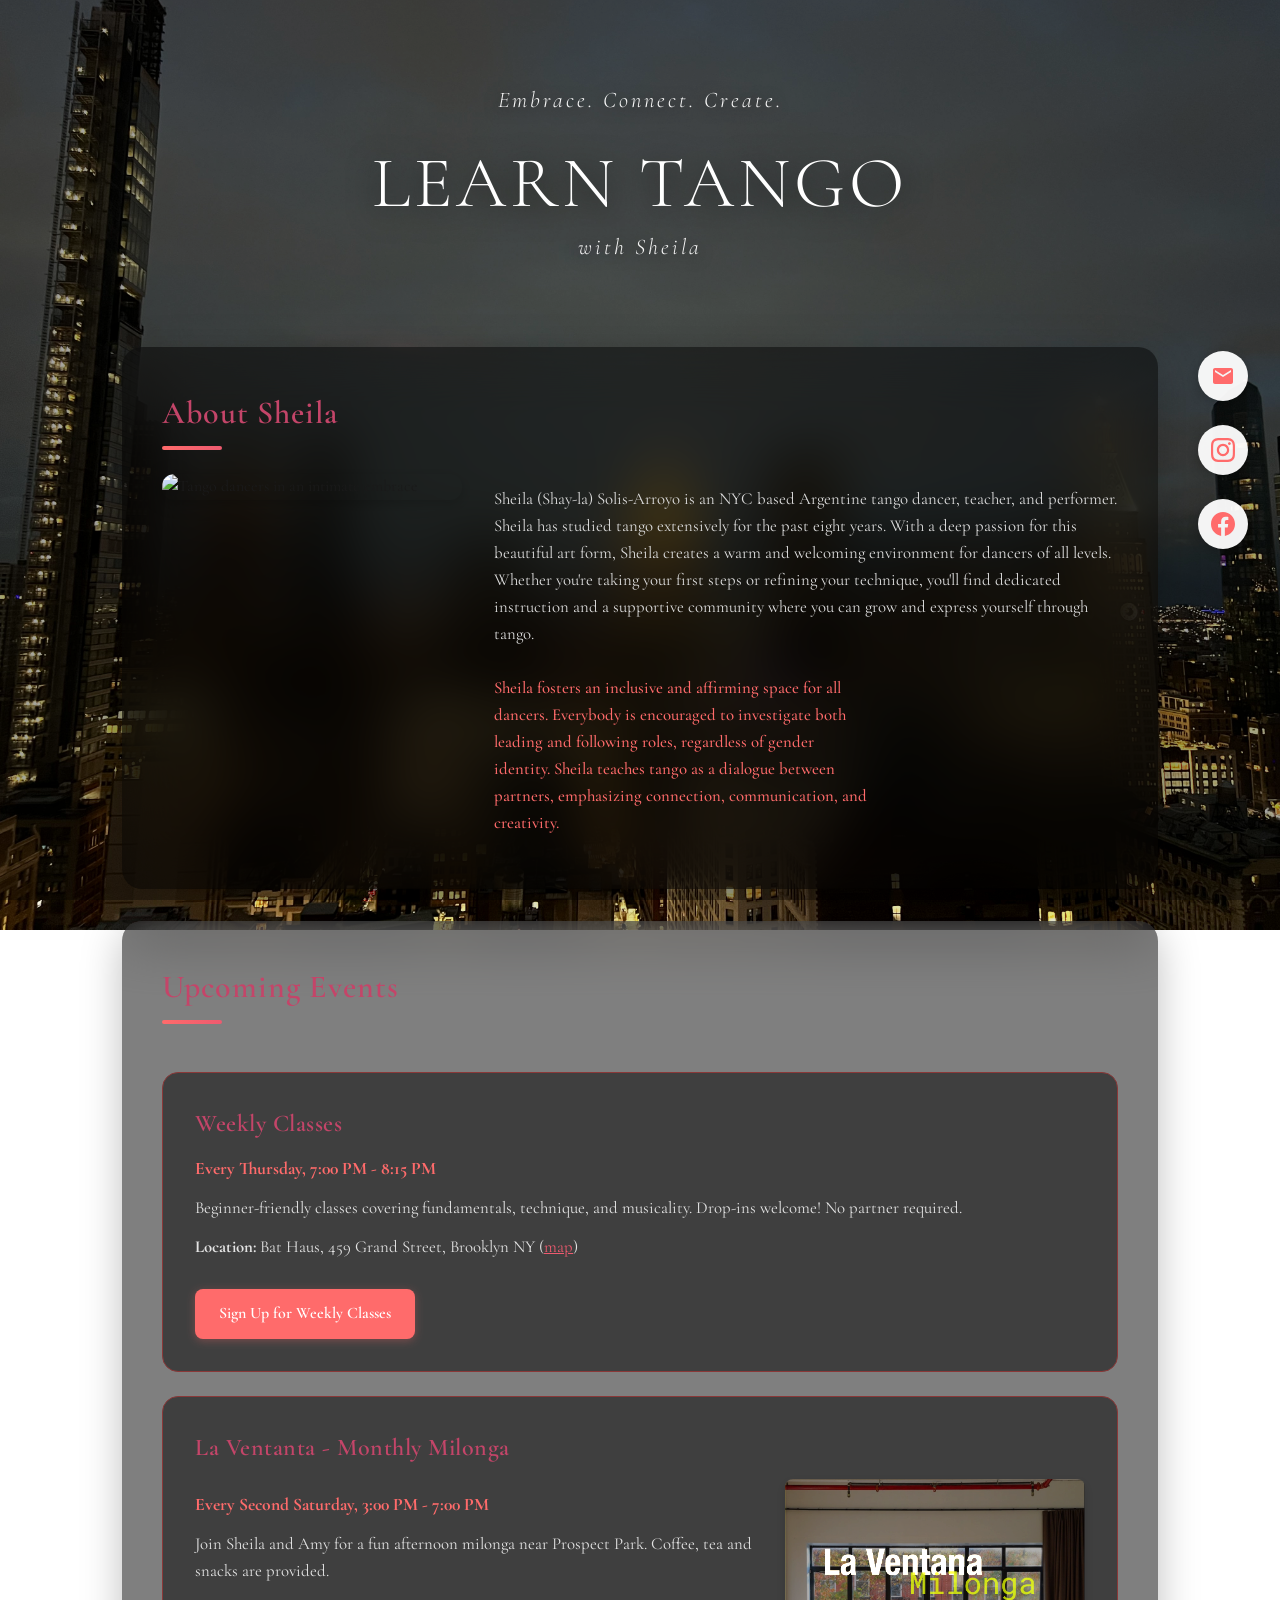
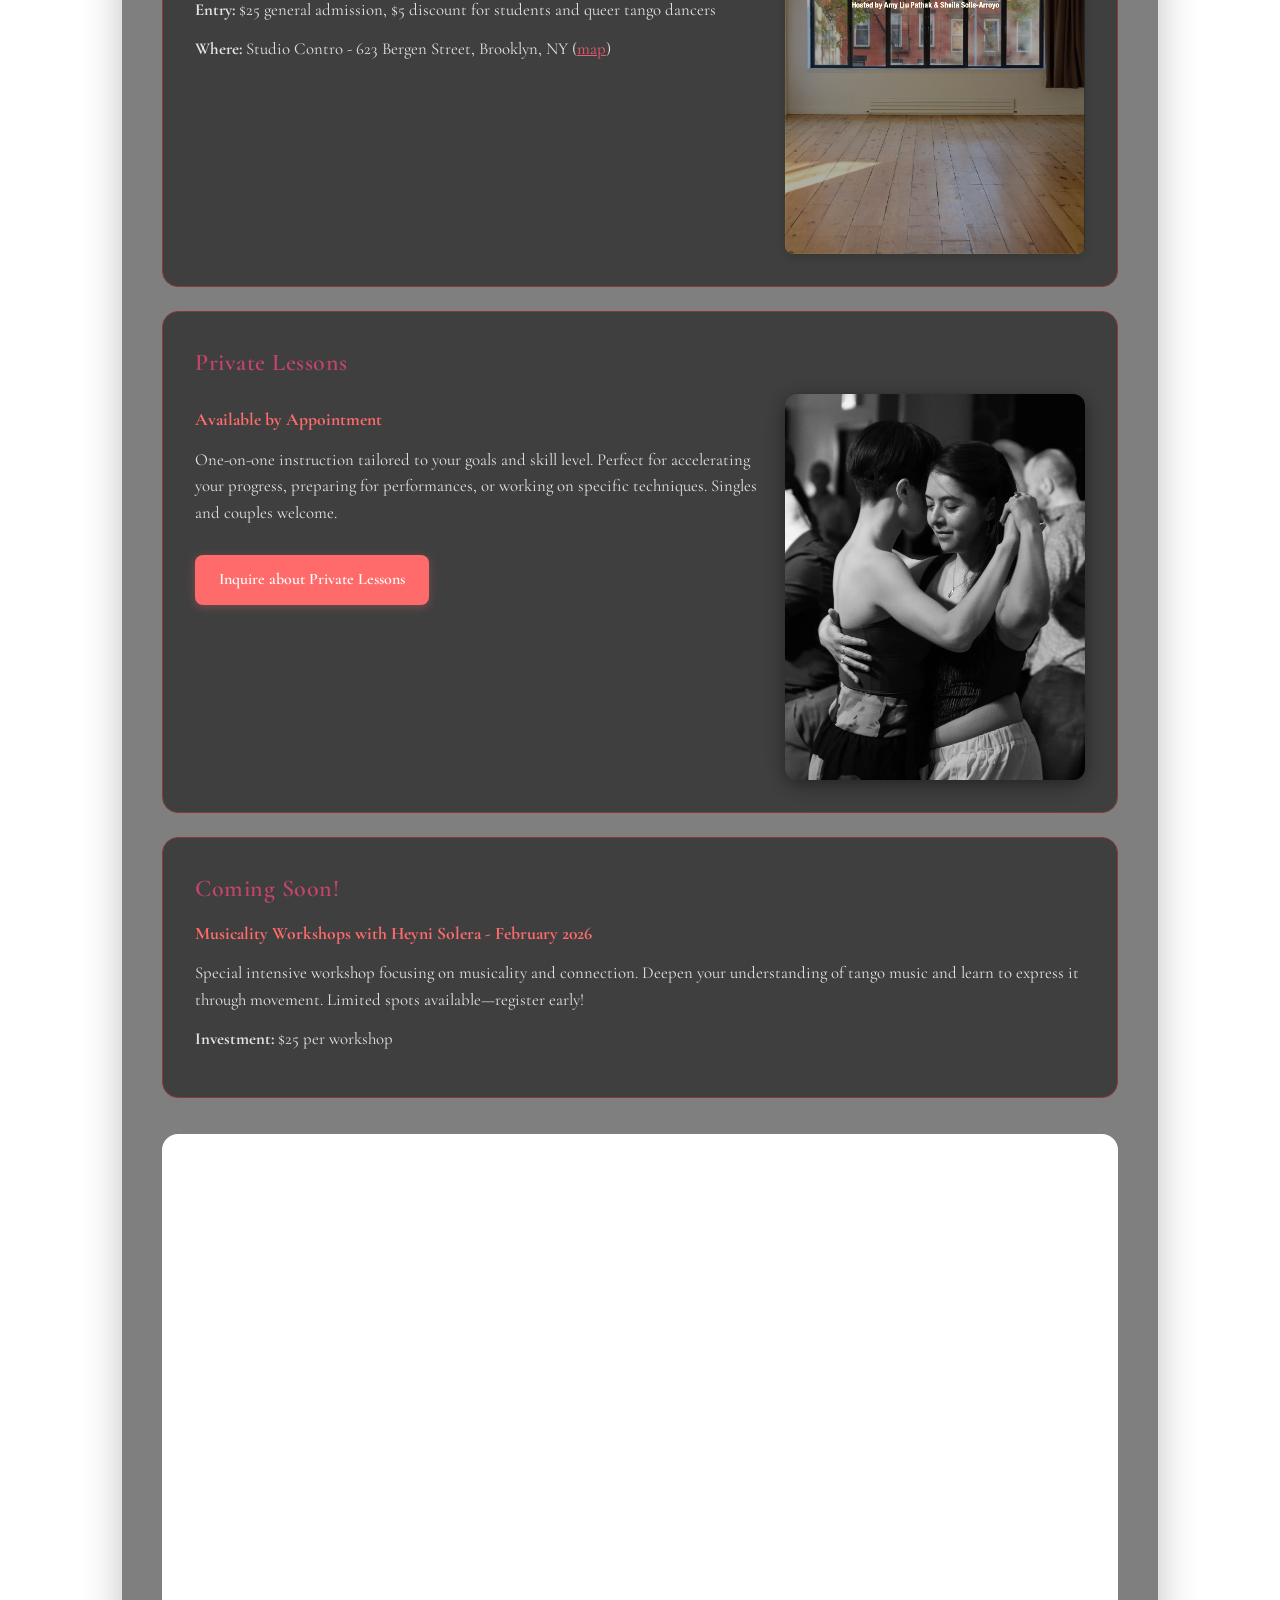
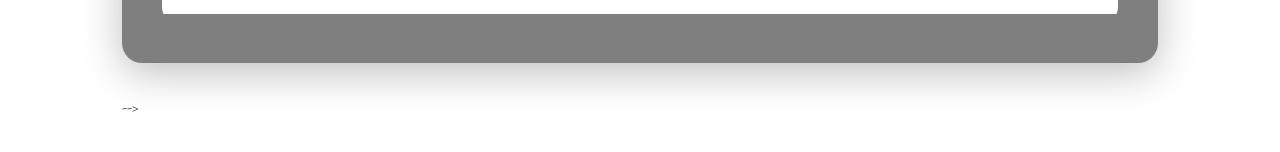
==== commit 358c0859: "remove footer text" ====
--- a/index.html
+++ b/index.html
@@ -174,12 +174,12 @@
             </a>
         </div>
     </div> -->
-</section> 
+<!-- </section> 
     </div>
     
     <!-- <footer> -->
-        <p>&copy; NYC Tango Class. All rights reserved.</p>
+        <!-- <p>&copy; NYC Tango Class. All rights reserved.</p>
         <p>Follow us on social media for updates and videos!</p>
-    <!-- </footer> -->
+    </footer> --> -->
 </body>
 </html>
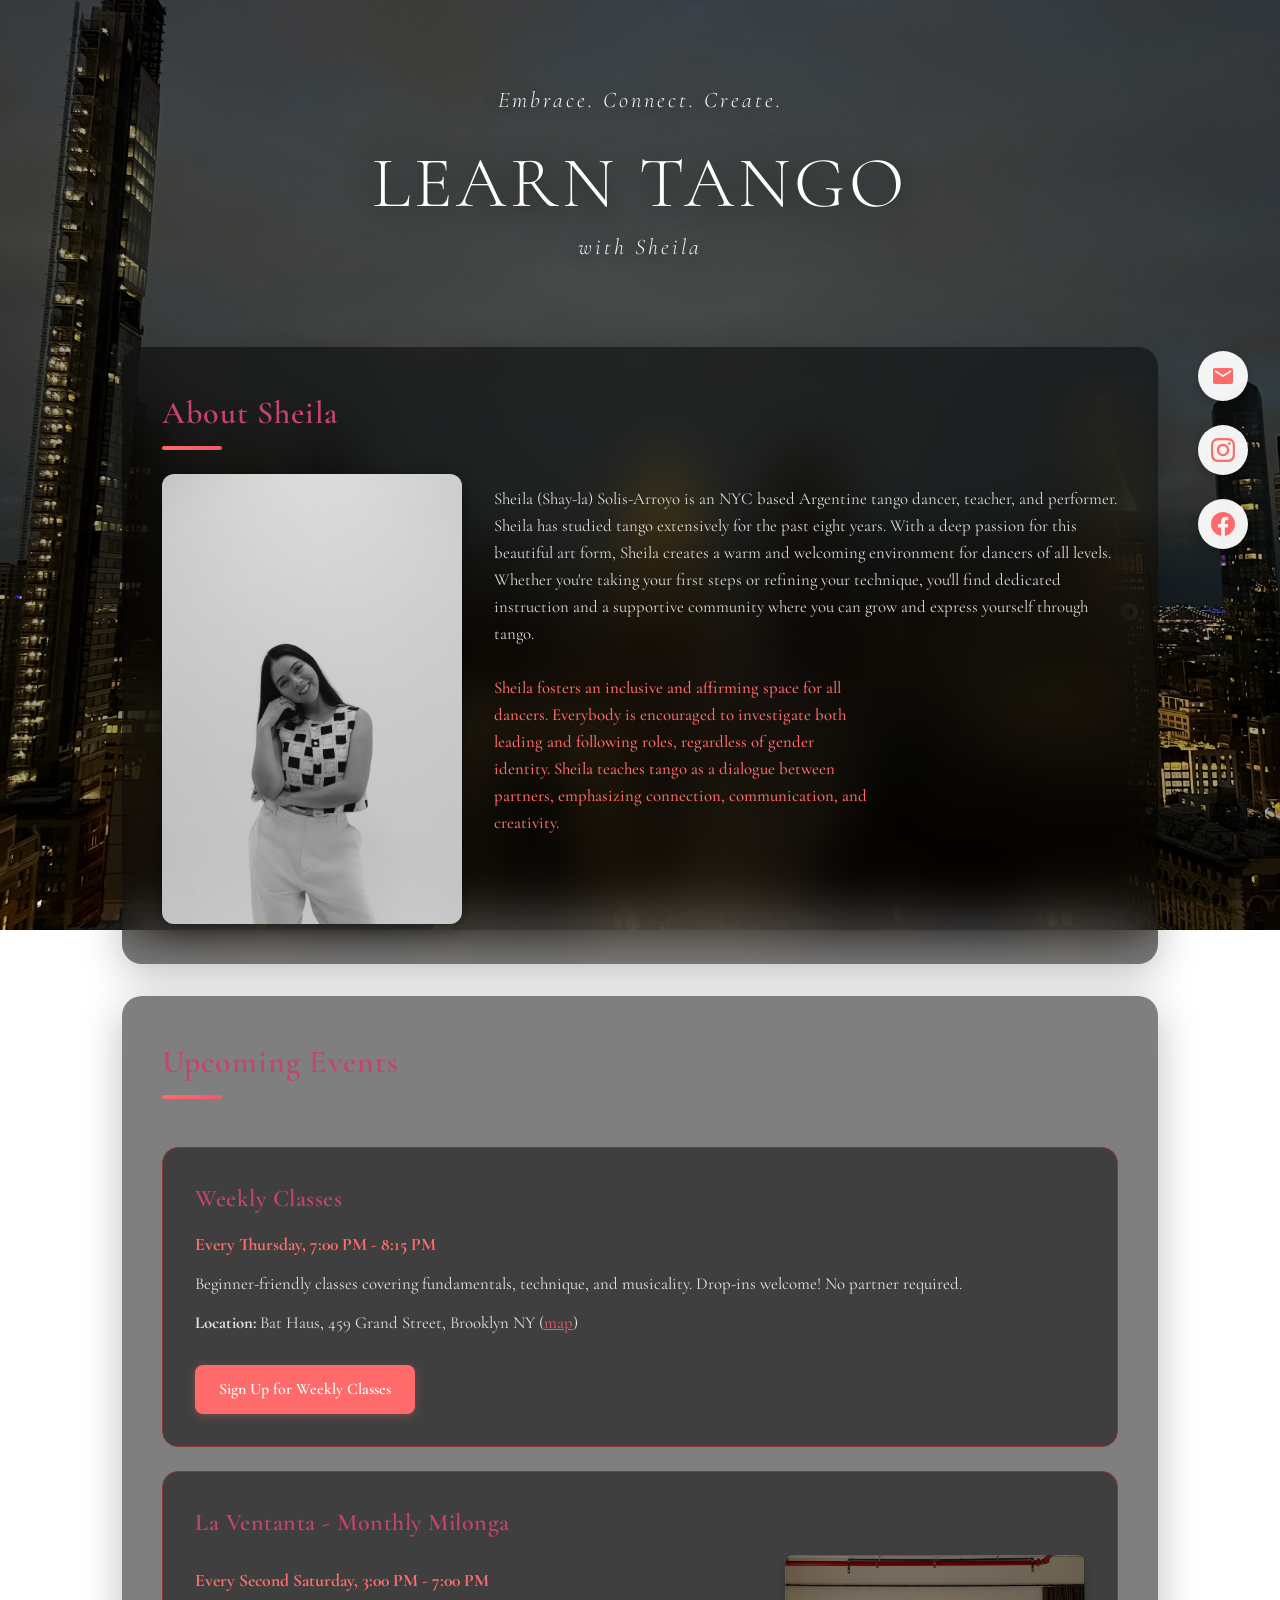
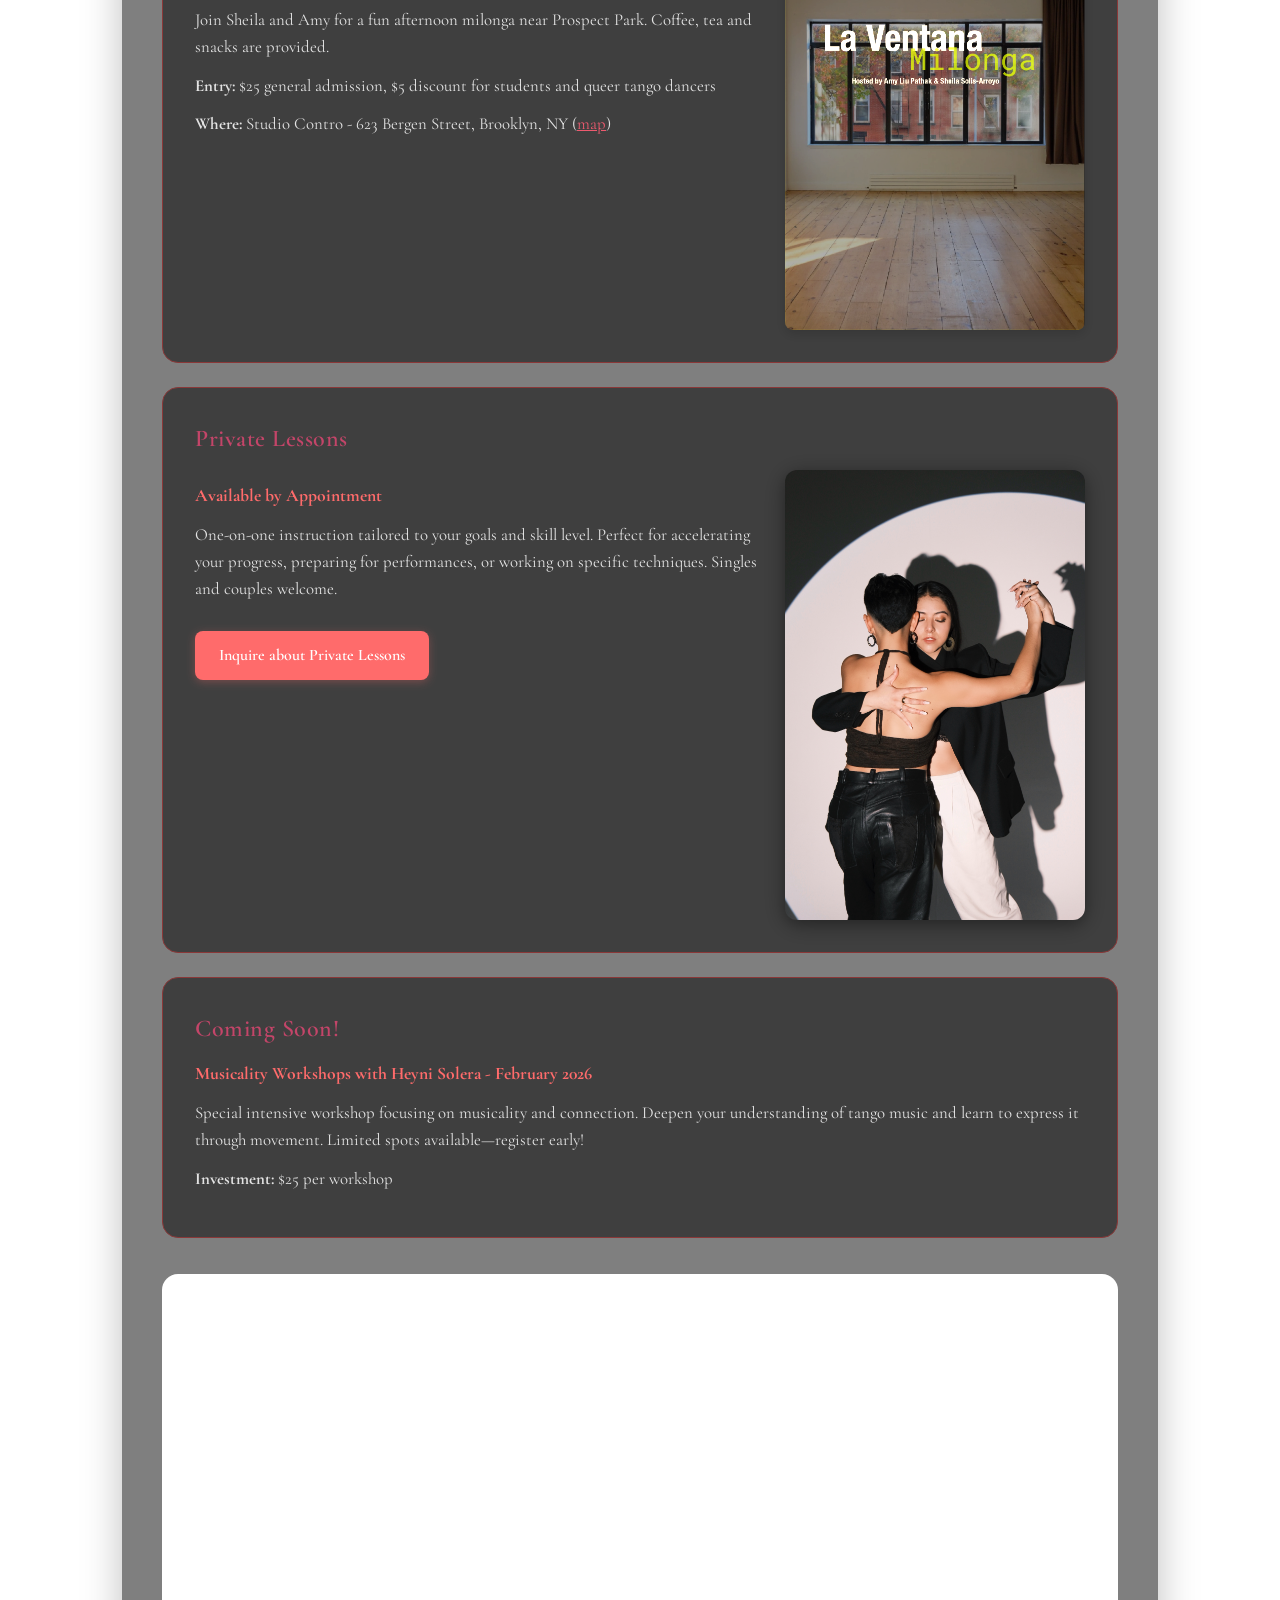
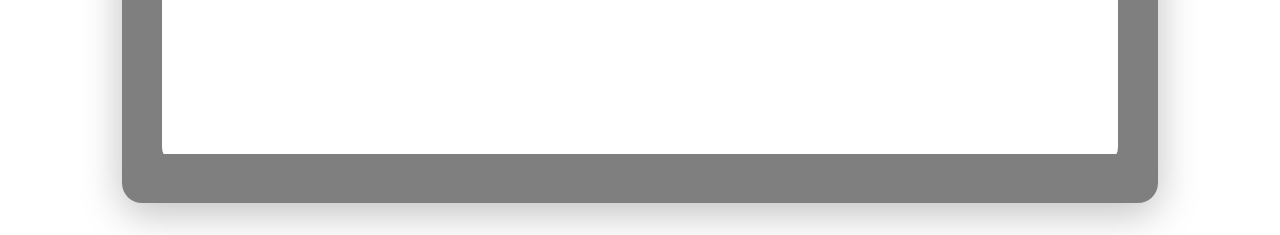
==== commit e537f27f: "photoshoot photos" ====
--- a/index.html
+++ b/index.html
@@ -43,7 +43,7 @@
         <section id="about">
             <h2>About Sheila</h2>
             <div class="about-content">
-                <img src="./sheilachair.jpg" alt="Tango dancers in an intimate embrace" class="about-image">
+                <img src="./sheilasmile1.jpg" alt="Tango dancers in an intimate embrace" class="about-image">
                 <div class="about-text">
                     <p>Sheila (Shay-la) Solis-Arroyo is an NYC based Argentine tango dancer, teacher, and performer. Sheila has studied tango extensively for the past eight years. With a deep passion for this beautiful art form, Sheila creates a warm and welcoming environment for dancers of all levels. Whether you're taking your first steps or refining your technique, you'll find dedicated instruction and a supportive community where you can grow and express yourself through tango.</p>
                     <div style="display: flex; align-items: center; gap: 0.5rem;">
@@ -89,7 +89,7 @@
             <div class="event-card event-card-image-right">
                 <h3>Private Lessons</h3>
                 <div class="event-card-content">
-                    <img src="./amy.JPG" alt="Tango dancers">
+                    <img src="./tangowluna.JPG" alt="Tango dancers">
                     <div class="event-card-text">
                         <p class="time">Available by Appointment</p>
                         <p>One-on-one instruction tailored to your goals and skill level. Perfect for accelerating your progress, preparing for performances, or working on specific techniques. Singles and couples welcome.</p>
@@ -177,9 +177,9 @@
 <!-- </section> 
     </div>
     
-    <!-- <footer> -->
-        <!-- <p>&copy; NYC Tango Class. All rights reserved.</p>
-        <p>Follow us on social media for updates and videos!</p>
-    </footer> --> -->
+    <footer>
+         <p>&copy; NYC Tango Class. All rights reserved.</p> -->
+        <!-- <p>Follow us on social media for updates and videos!</p> -->
+    <!-- </footer> --> 
 </body>
 </html>
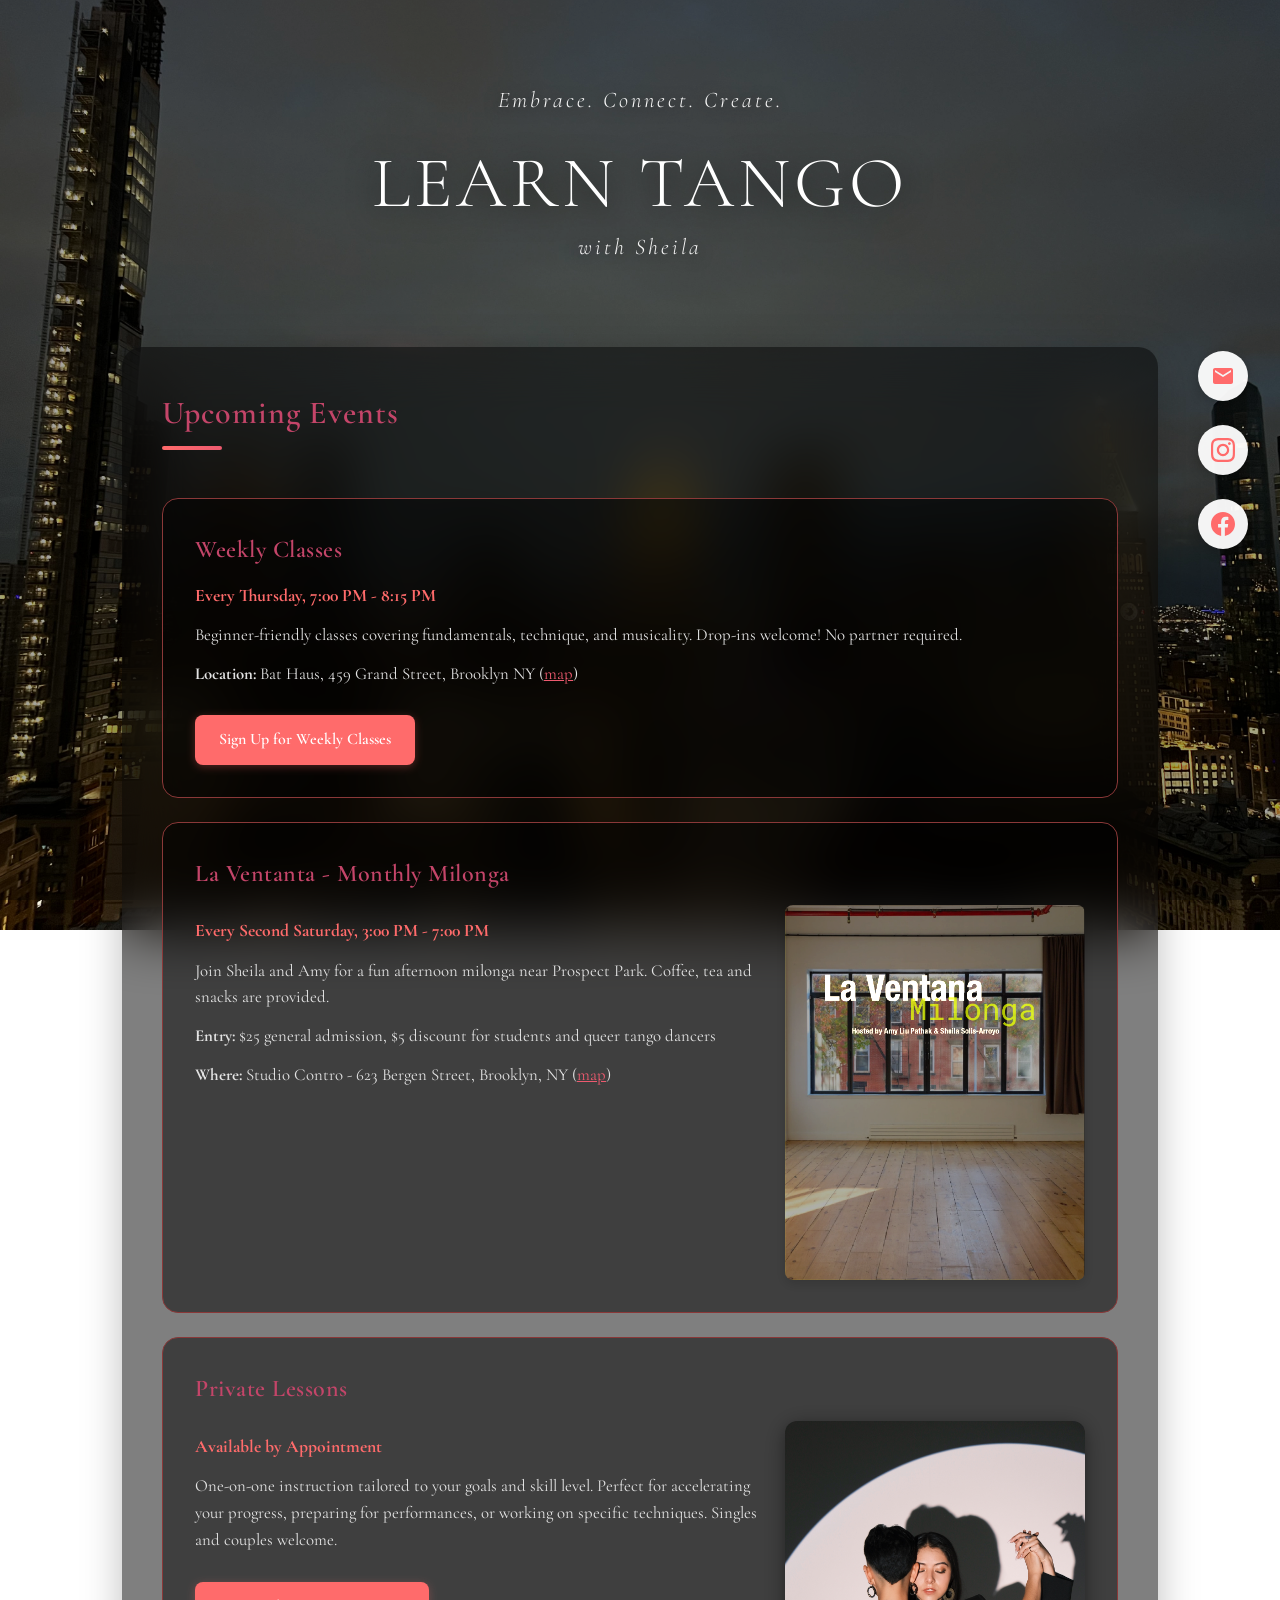
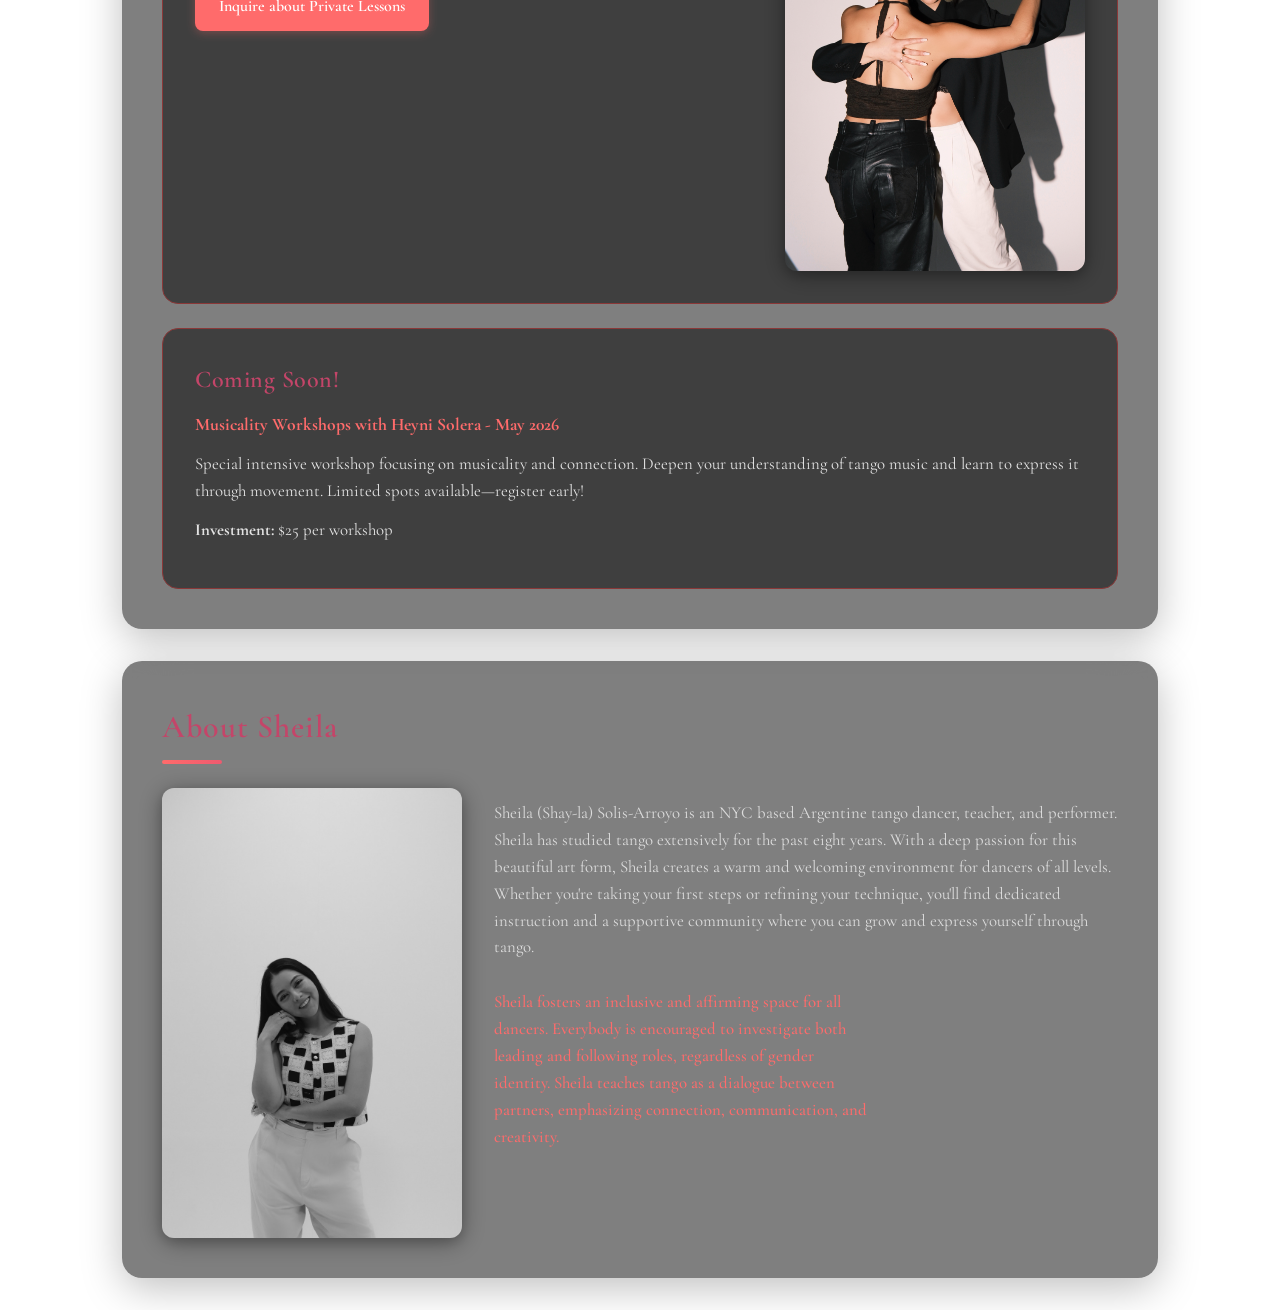
==== commit 100776a1: "Hides calendar, moves about section below event queue" ====
--- a/index.html
+++ b/index.html
@@ -40,19 +40,7 @@
     </div>
     
     <div class="container">
-        <section id="about">
-            <h2>About Sheila</h2>
-            <div class="about-content">
-                <img src="./sheilasmile1.jpg" alt="Tango dancers in an intimate embrace" class="about-image">
-                <div class="about-text">
-                    <p>Sheila (Shay-la) Solis-Arroyo is an NYC based Argentine tango dancer, teacher, and performer. Sheila has studied tango extensively for the past eight years. With a deep passion for this beautiful art form, Sheila creates a warm and welcoming environment for dancers of all levels. Whether you're taking your first steps or refining your technique, you'll find dedicated instruction and a supportive community where you can grow and express yourself through tango.</p>
-                    <div style="display: flex; align-items: center; gap: 0.5rem;">
-                        <p style="margin-top: 1rem; font-weight: 500; color: #ff6b6b;max-width:375px">Sheila fosters an inclusive and affirming space for all dancers. Everybody is encouraged to investigate both leading and following roles, regardless of gender identity. Sheila teaches tango as a dialogue between partners, emphasizing connection, communication, and creativity.</p>
-                    </div>
-                </div>
-            </div>
-        </section>
-        
+
         <!-- <section id="what-is-tango">
             <h2>What is Tango?</h2>
             <div style="display: flex; gap: 2rem; align-items: flex-start; flex-wrap: wrap;">
@@ -100,15 +88,28 @@
             
             <div class="event-card">
                 <h3>Coming Soon!</h3>
-                <p class="time">Musicality Workshops with Heyni Solera - February 2026</p>
+                <p class="time">Musicality Workshops with Heyni Solera - May 2026</p>
                 <p>Special intensive workshop focusing on musicality and connection. Deepen your understanding of tango music and learn to express it through movement. Limited spots available—register early!</p>
                 <p><strong>Investment:</strong> $25 per workshop</p>
             </div>
-            <div class="subtitle">
+            <!-- <div class="subtitle">
                 <p><a href="https://calendar.google.com/calendar/u/1?cid=NTFmMjkyODNkYzkzYTliZGVlMTRlZmU4NDZiZDI5NTEzZmJlMjU0NmI1M2Q4MWY1YTc5OTUzYTcxNTJkMjQxZkBncm91cC5jYWxlbmRhci5nb29nbGUuY29t"></a></p>
                 <div class="calendar-wrapper">   
                     <iframe src="https://calendar.google.com/calendar/embed?height=480&wkst=1&ctz=America%2FNew_York&bgcolor=%23000000&showPrint=0&mode=AGENDA&showTitle=0&showTz=0&src=NTFmMjkyODNkYzkzYTliZGVlMTRlZmU4NDZiZDI5NTEzZmJlMjU0NmI1M2Q4MWY1YTc5OTUzYTcxNTJkMjQxZkBncm91cC5jYWxlbmRhci5nb29nbGUuY29t&color=%23d81b60"
                     style="border-width:0;background-color: black;" width="100%" height="480" frameborder="0" scrolling="no"></iframe>
+                </div>
+            </div> -->
+        </section>
+
+               <section id="about">
+            <h2>About Sheila</h2>
+            <div class="about-content">
+                <img src="./sheilasmile1.jpg" alt="Tango dancers in an intimate embrace" class="about-image">
+                <div class="about-text">
+                    <p>Sheila (Shay-la) Solis-Arroyo is an NYC based Argentine tango dancer, teacher, and performer. Sheila has studied tango extensively for the past eight years. With a deep passion for this beautiful art form, Sheila creates a warm and welcoming environment for dancers of all levels. Whether you're taking your first steps or refining your technique, you'll find dedicated instruction and a supportive community where you can grow and express yourself through tango.</p>
+                    <div style="display: flex; align-items: center; gap: 0.5rem;">
+                        <p style="margin-top: 1rem; font-weight: 500; color: #ff6b6b;max-width:375px">Sheila fosters an inclusive and affirming space for all dancers. Everybody is encouraged to investigate both leading and following roles, regardless of gender identity. Sheila teaches tango as a dialogue between partners, emphasizing connection, communication, and creativity.</p>
+                    </div>
                 </div>
             </div>
         </section>
